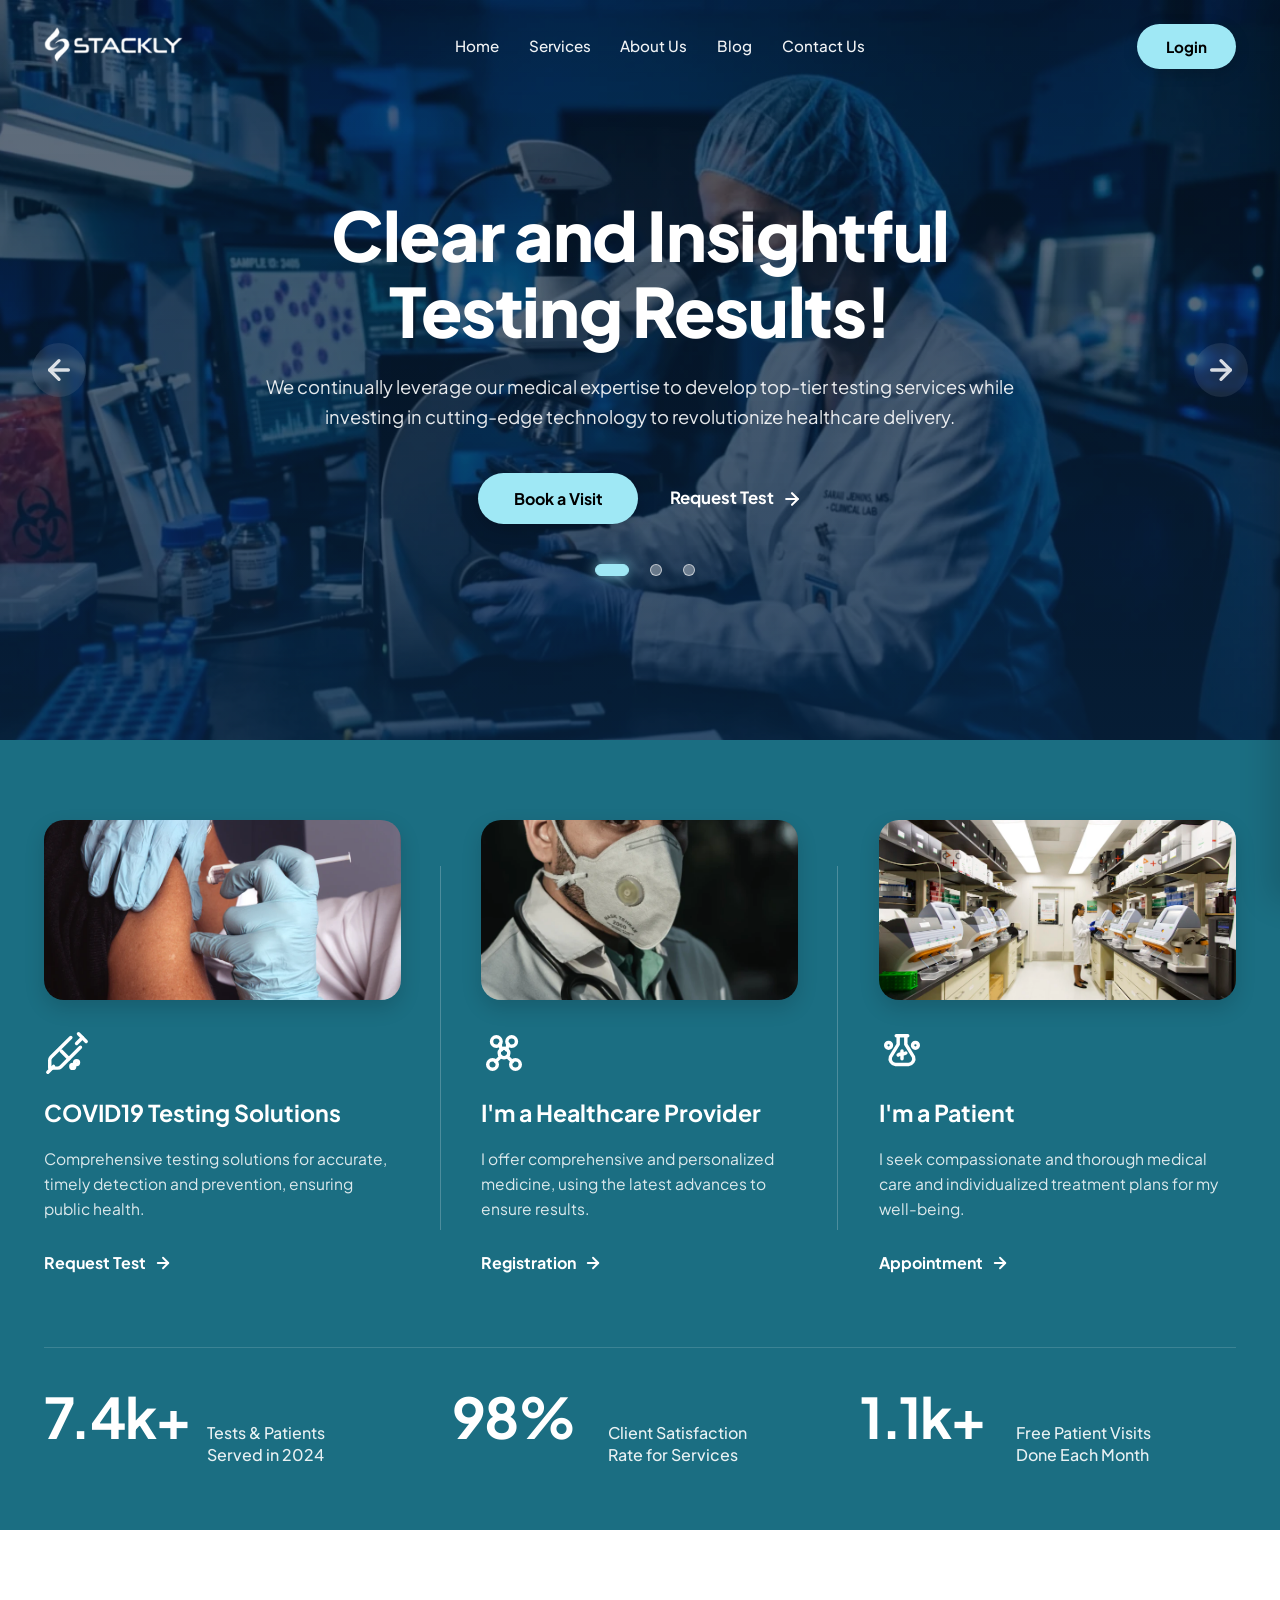
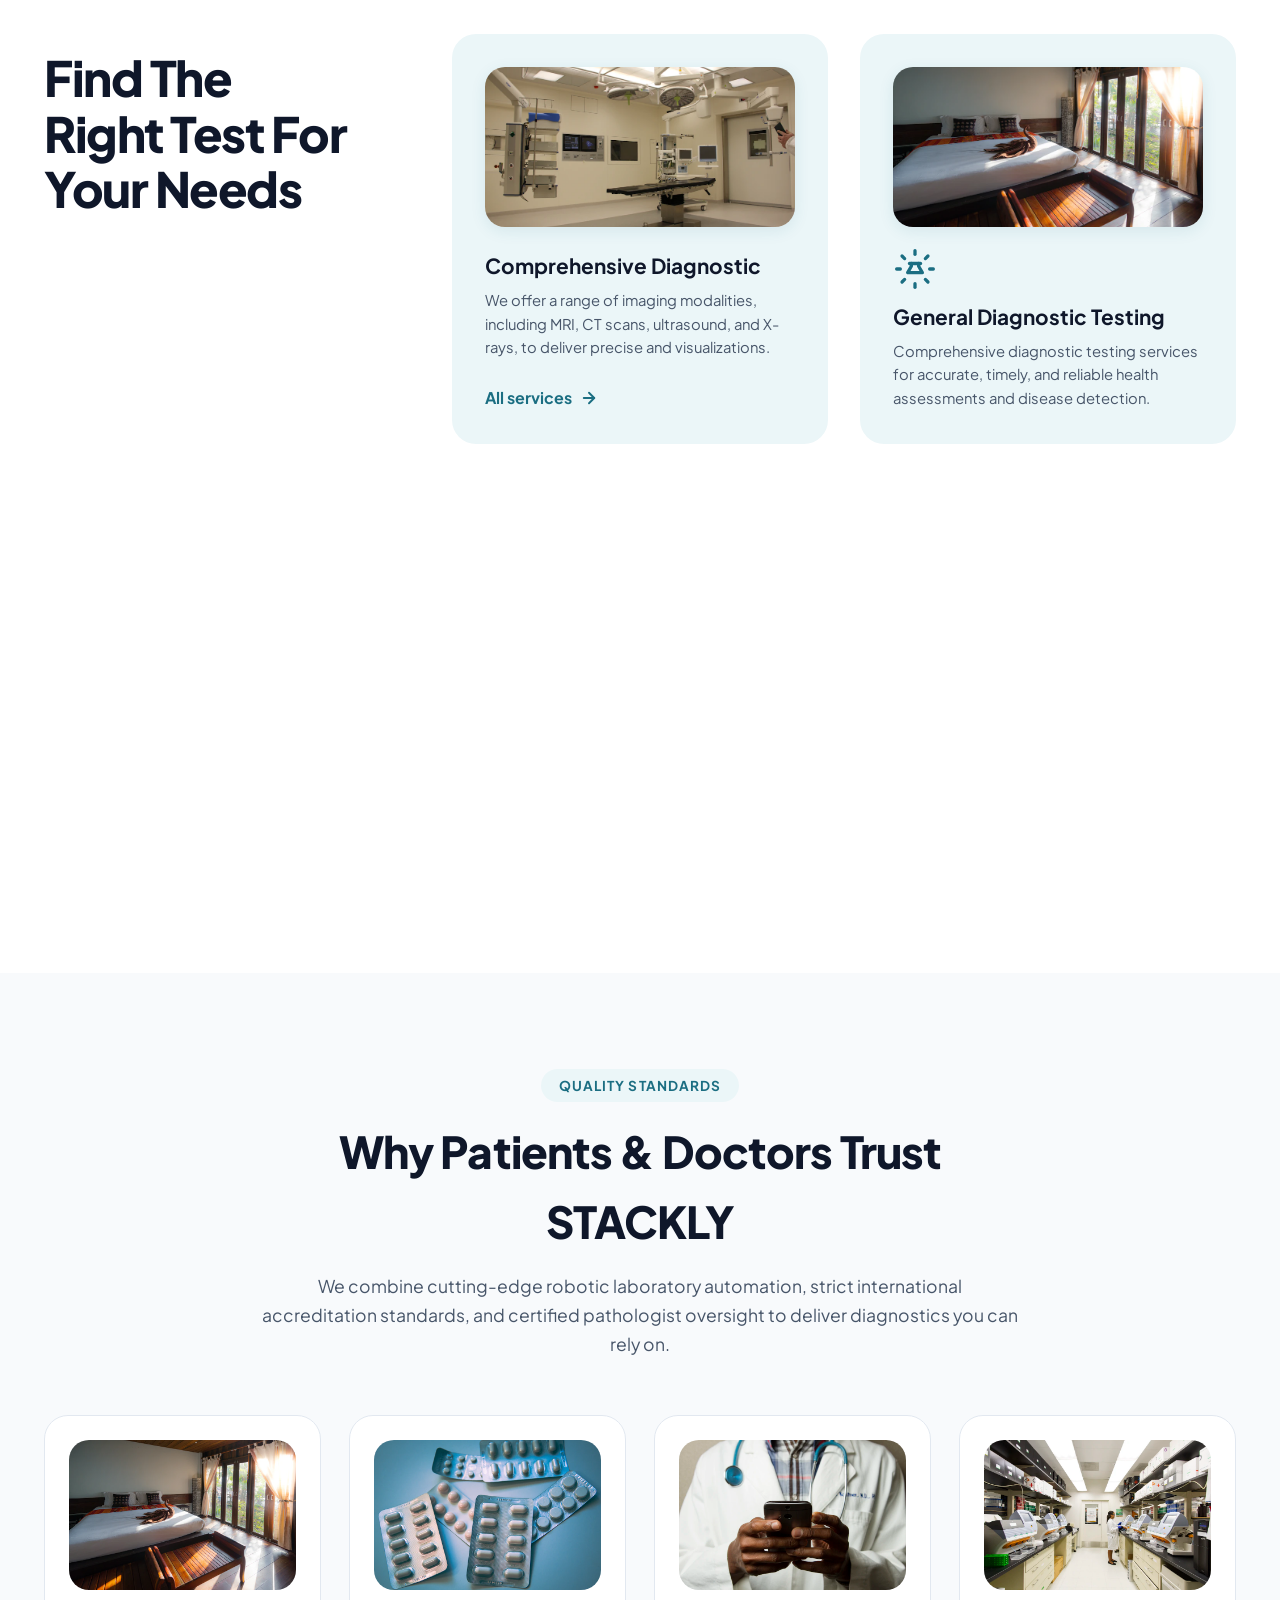
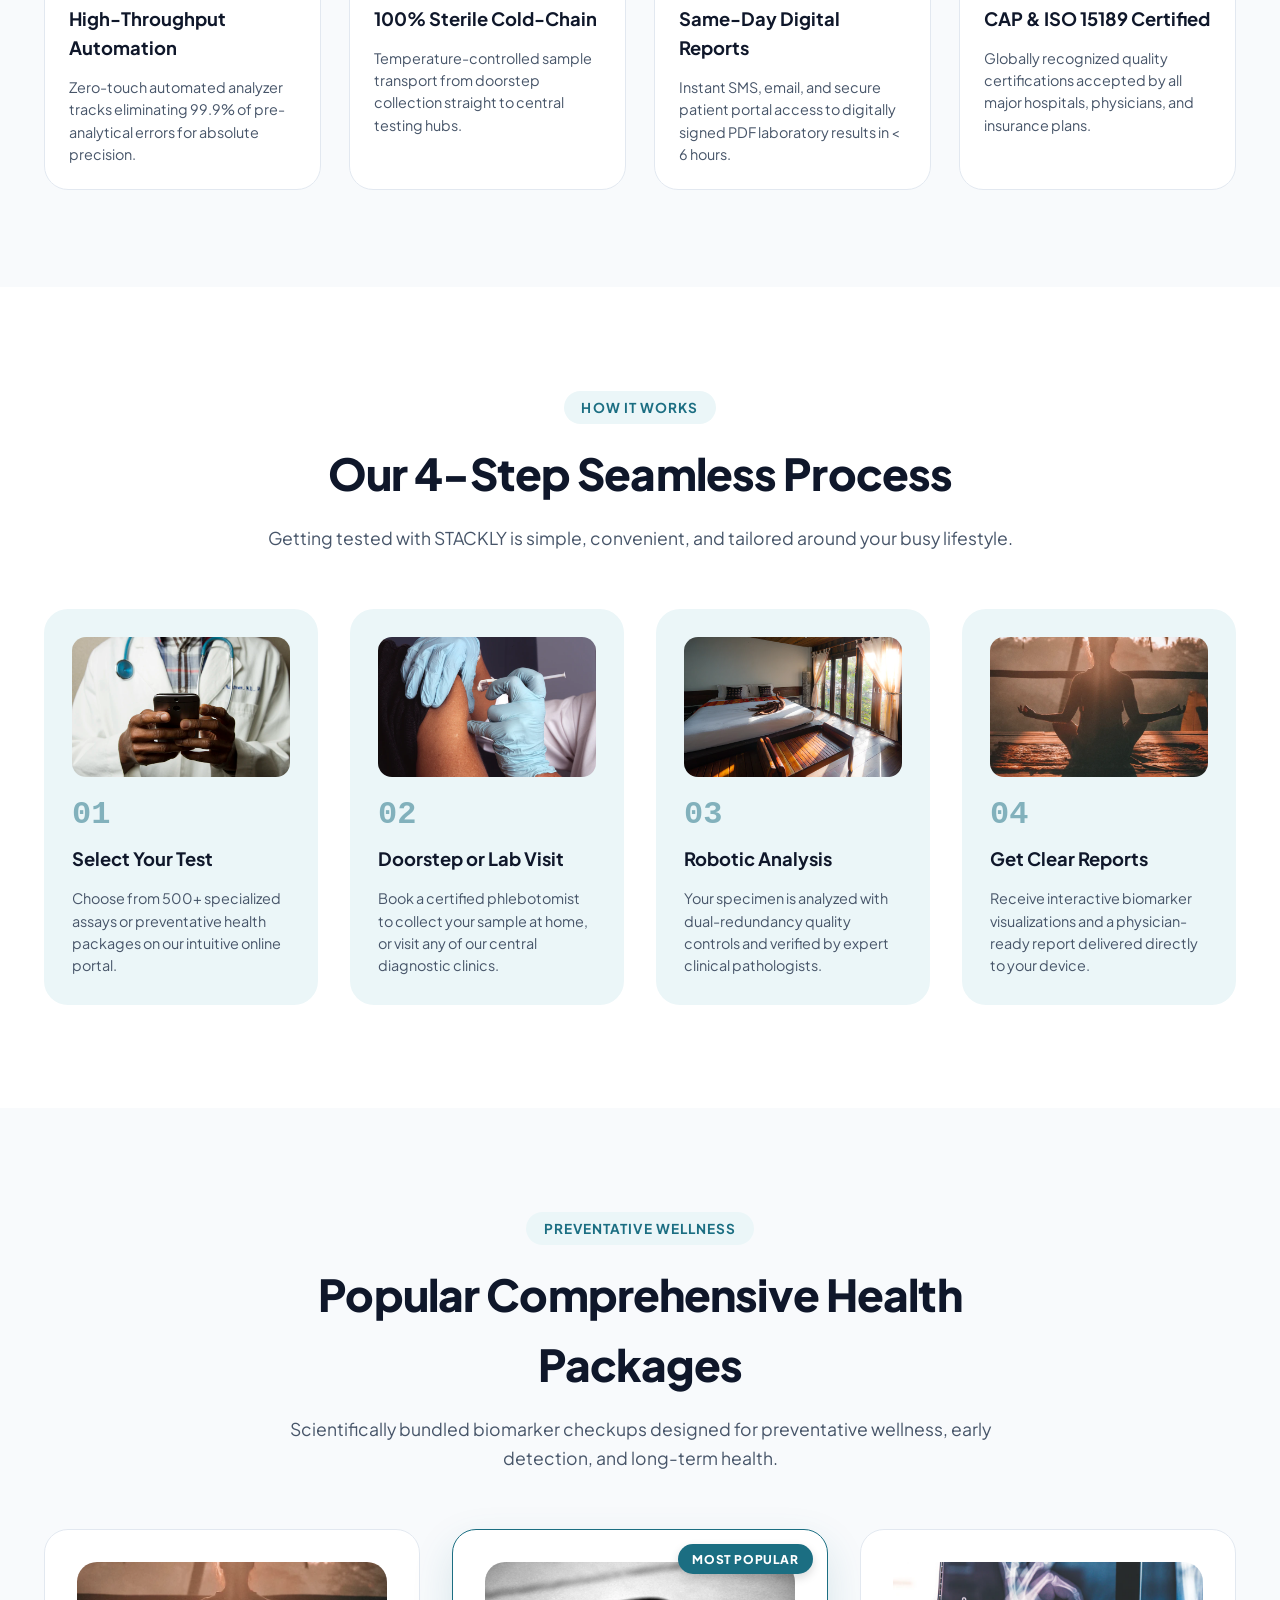
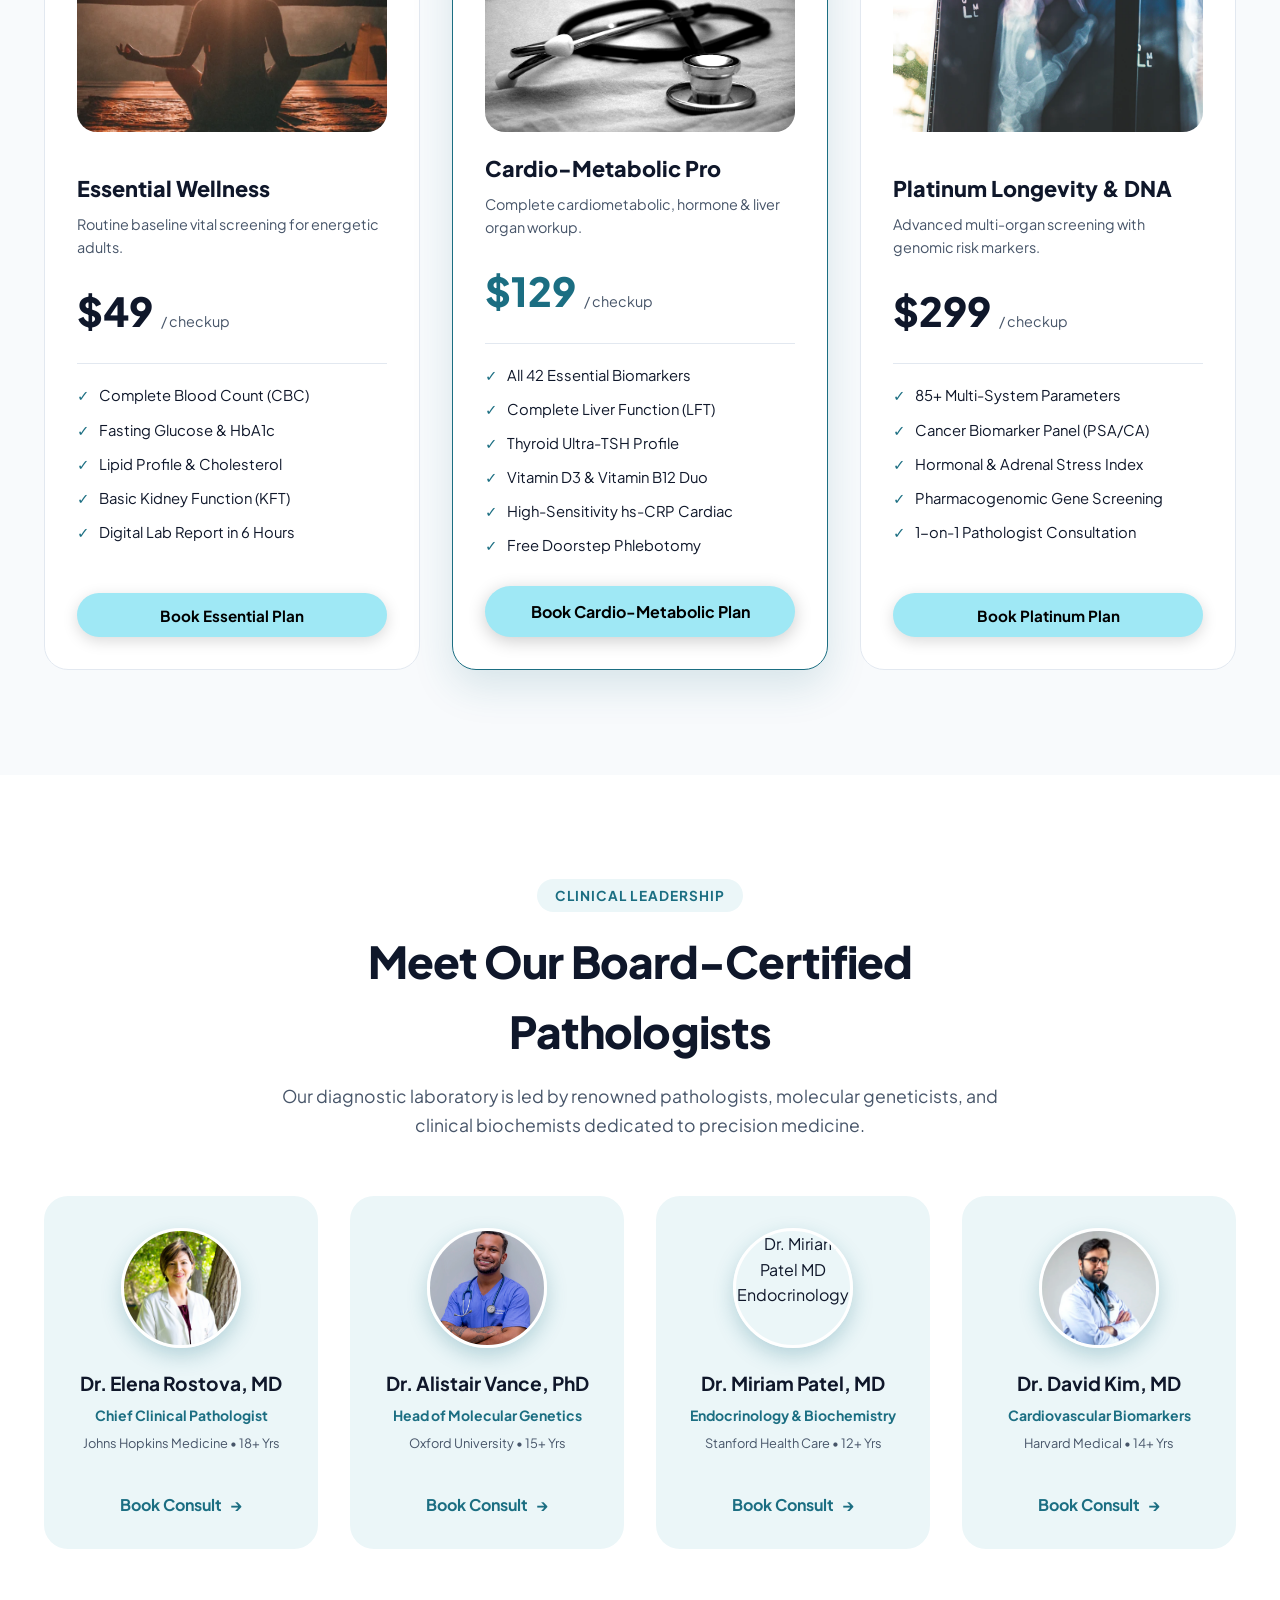
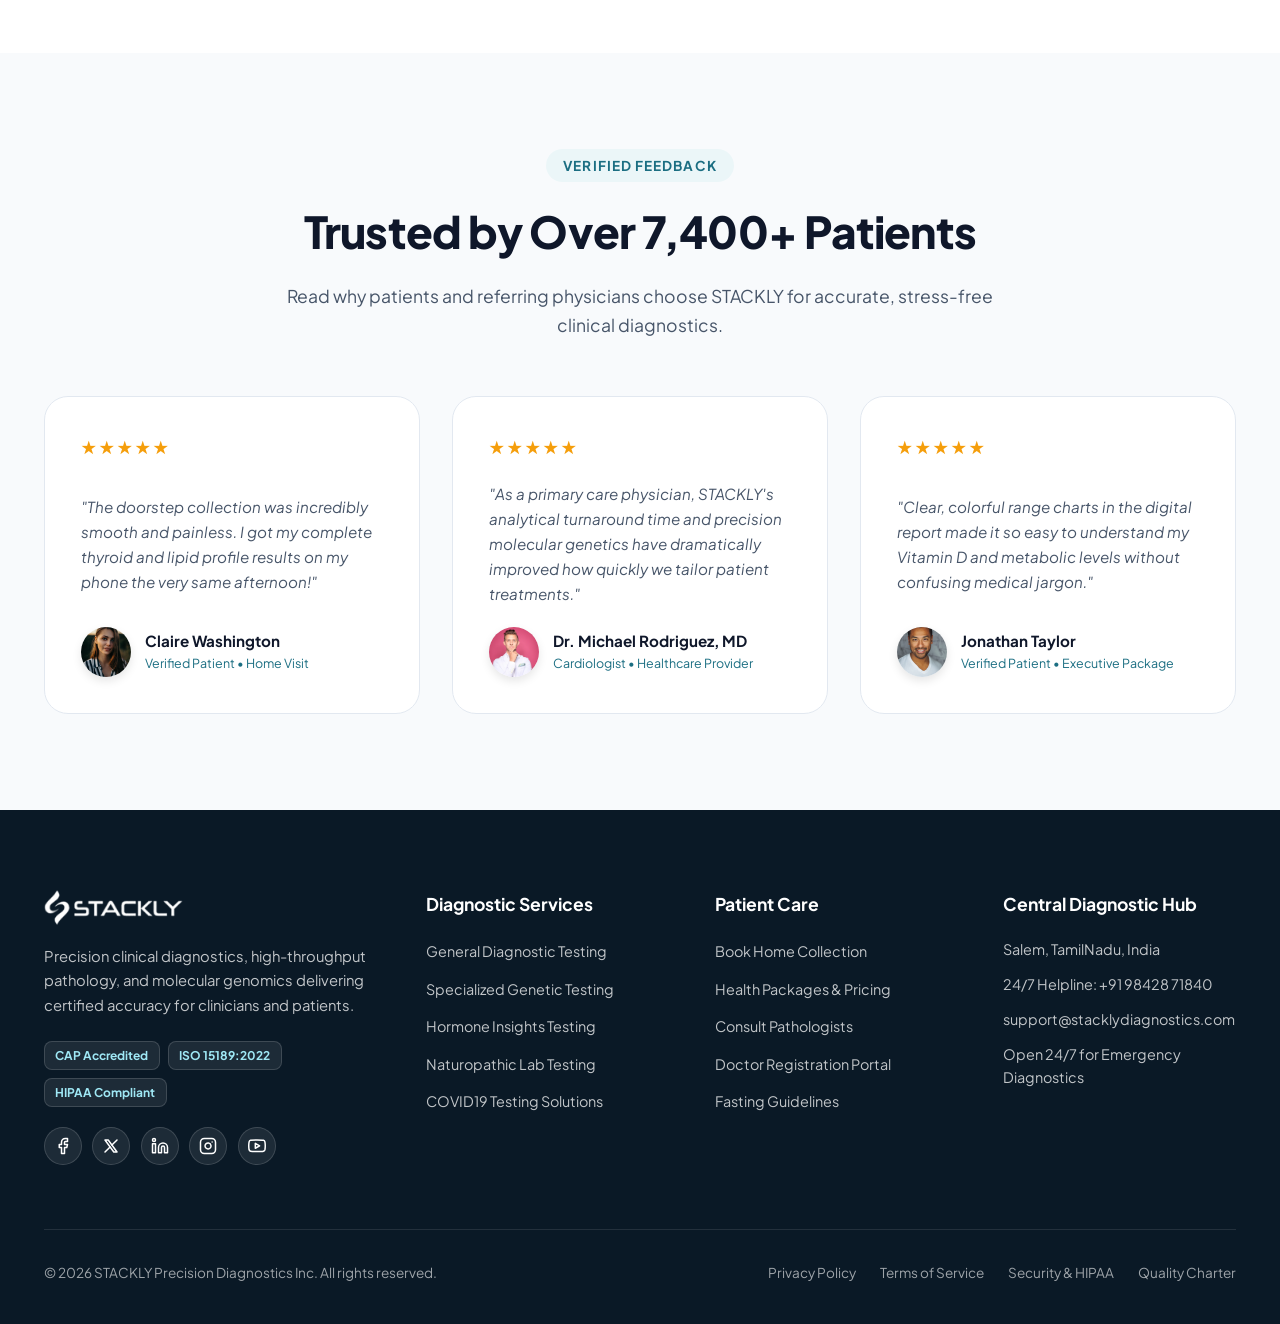
==== index.html @ d627afcf "Add files via upload" ====
﻿<!DOCTYPE html>
<html lang="en">
<head>
  <meta charset="UTF-8">
  <meta name="viewport" content="width=device-width, initial-scale=1.0">
  <title>STACKLY - Clear and Insightful Testing Results!</title>
  <meta name="description" content="STACKLY Precision Diagnostics delivers clear and insightful testing results with advanced diagnostic testing, specialized genetic testing, hormone insights, and comprehensive healthcare solutions.">
  
  <!-- Google Fonts: Plus Jakarta Sans -->
  <link rel="preconnect" href="https://fonts.googleapis.com">
  <link rel="preconnect" href="https://fonts.gstatic.com" crossorigin>
  <link href="https://fonts.googleapis.com/css2?family=Plus+Jakarta+Sans:wght@400;500;600;700;800&display=swap" rel="stylesheet">
  
  <!-- Stylesheet -->
  <link rel="stylesheet" href="styles.css">
</head>
<body>

  <!-- Ultra-Aesthetic Clinical Preloader -->
  <div id="stacklyPreloader" class="preloader-overlay">
    <div class="preloader-glow-orb preloader-glow-orb-1"></div>
    <div class="preloader-glow-orb preloader-glow-orb-2"></div>
    
    <div class="preloader-content">
      <div class="preloader-hero-emblem">
        <div class="preloader-aura"></div>
        <div class="preloader-orbit-ring preloader-orbit-ring-1"></div>
        <div class="preloader-orbit-ring preloader-orbit-ring-2"></div>
        <div class="preloader-core-glass">
          <img src="images/Logo.webp" alt="STACKLY" class="preloader-logo-img">
        </div>
      </div>

      <div class="preloader-tag">STACKLY • PRECISION LABS</div>
      
      <div class="preloader-big-number">
        <span id="preloaderNum">00</span>
        <span class="preloader-unit">%</span>
      </div>
      
      <div class="preloader-progress-box">
        <div class="preloader-progress-track">
          <div id="preloaderProgressBar" class="preloader-progress-fill"></div>
        </div>
        <div class="preloader-status-ticker">
          <span class="preloader-live-indicator"></span>
          <span id="preloaderStatusText">Calibrating Optical Systems</span>
        </div>
      </div>
    </div>
  </div>

  <!-- Top Scroll Progress Indicator -->
  <div id="scrollProgressBar" class="scroll-progress-bar"></div>

  <!-- ==========================================================================
       HERO SECTION WITH TRANSPARENT HEADER & SLIDER
       ========================================================================== -->
  <div class="hero-wrapper" id="heroSection">
    <!-- Animated Slide Background Images -->
    <div class="hero-slides-container" id="heroSlidesContainer">
      <div class="hero-slide active" style="background-image: url('images/hero-bg.webp');"></div>
      <div class="hero-slide" style="background-image: url('images/hero-slide-2.webp');"></div>
      <div class="hero-slide" style="background-image: url('images/hero-slide-3.webp');"></div>
    </div>

    <div class="hero-overlay"></div>

    <!-- Header Navigation (Fixed Sticky on Scroll) -->
    <header class="header-nav" id="mainHeader">
      <div class="header-container">
        <a href="#" class="logo-brand">
          <img src="images/Logo.webp" alt="STACKLY Logo" class="brand-logo-img">
        </a>

        <nav class="nav-menu">
          <a href="#heroSection" class="nav-item">Home</a>
          <a href="services.html" class="nav-item">Services</a>          
          <a href="about.html" class="nav-item">About Us</a>
          <a href="blog.html" class="nav-item">Blog</a>
          <a href="contact.html" class="nav-item">Contact Us</a>
        </nav>

        <div class="header-right">
          <!-- Book a Visit CTA -->
          <a href="login.html"><button class="btn-book-visit" >
            Login
          </button></a>
        </div>
      </div>
    </header>

    <!-- Slider Navigation Arrows -->
    <button class="slider-arrow-btn slider-arrow-left" onclick="slideHero('prev')" aria-label="Previous Slide">
      <svg width="32" height="32" viewBox="0 0 24 24" fill="none" stroke="currentColor" stroke-width="2.5" stroke-linecap="round" stroke-linejoin="round">
        <path d="M19 12H5"></path>
        <path d="m12 19-7-7 7-7"></path>
      </svg>
    </button>
    <button class="slider-arrow-btn slider-arrow-right" onclick="slideHero('next')" aria-label="Next Slide">
      <svg width="32" height="32" viewBox="0 0 24 24" fill="none" stroke="currentColor" stroke-width="2.5" stroke-linecap="round" stroke-linejoin="round">
        <path d="M5 12h14"></path>
        <path d="m12 5 7 7-7 7"></path>
      </svg>
    </button>

    <!-- Center Hero Copy -->
    <div class="hero-center">
      <h1 class="hero-main-title">
        Clear and Insightful<br>Testing Results!
      </h1>
      <p class="hero-subtitle">
        We continually leverage our medical expertise to develop top-tier testing services while investing in cutting-edge technology to revolutionize healthcare delivery.
      </p>

      <div class="hero-actions-row">
        <button class="btn-hero-primary" onclick="openBookingModal('General Diagnostic')">
          Book a Visit
        </button>
        <a href="404.html" class="hero-link-request">
          <span>Request Test</span>
          <svg width="20" height="20" viewBox="0 0 24 24" fill="none" stroke="currentColor" stroke-width="2.5" stroke-linecap="round" stroke-linejoin="round">
            <path d="M5 12h14"></path>
            <path d="m12 5 7 7-7 7"></path>
          </svg>
        </a>
      </div>

      <!-- Slider Pagination Dots -->
      <div class="hero-slider-dots" id="heroSliderDots">
        <a href="404.html"></a><button class="hero-dot active"></button>
        <a href="404.html"></a><button class="hero-dot"></button>
        <a href="404.html"></a><button class="hero-dot"></button>
      </div>
    </div>
  </div>

  <!-- ==========================================================================
       TEAL 3-COLUMN INFO & STATS SECTION (IMAGE 1)
       ========================================================================== -->
  <section class="teal-section" id="tealSection">
    <div class="container">
      <!-- 3 Columns with Vertical Line Dividers -->
      <div class="teal-grid-3col">
        <!-- Col 1: COVID19 Testing Solutions -->
        <div class="teal-col-card reveal-on-scroll delay-1">
          <div class="teal-thumb-img-box">
            <img src="images/service_phlebotomy.webp" alt="COVID19 Testing Laboratory Solutions" loading="lazy">
          </div>
          <div class="teal-icon-box">
            <!-- Syringe with bubbles icon -->
            <svg width="46" height="46" viewBox="0 0 24 24" fill="none" stroke="currentColor" stroke-width="1.8" stroke-linecap="round" stroke-linejoin="round">
              <path d="m18 2 4 4"></path>
              <path d="m17 7 3-3"></path>
              <path d="M19 9 8.7 19.3c-.4.4-1 .6-1.6.6H3v-4.1c0-.6.2-1.2.6-1.6L14 3.9"></path>
              <path d="m9 11 4 4"></path>
              <path d="m5 19-3 3"></path>
              <circle cx="17" cy="17" r="1"></circle>
              <circle cx="15" cy="19" r="1"></circle>
            </svg>
          </div>
          <h3 class="teal-col-title">COVID19 Testing Solutions</h3>
          <p class="teal-col-desc">
            Comprehensive testing solutions for accurate, timely detection and prevention, ensuring public health.
          </p>
          <a href="404.html" class="teal-col-link">
            <span>Request Test</span>
            <svg width="18" height="18" viewBox="0 0 24 24" fill="none" stroke="currentColor" stroke-width="2.5" stroke-linecap="round" stroke-linejoin="round">
              <path d="M5 12h14"></path>
              <path d="m12 5 7 7-7 7"></path>
            </svg>
          </a>
        </div>

        <!-- Col 2: I'm a Healthcare Provider -->
        <div class="teal-col-card reveal-on-scroll delay-2">
          <div class="teal-thumb-img-box">
            <img src="images/service_provider_portal.webp" alt="Healthcare Provider Portal" loading="lazy">
          </div>
          <div class="teal-icon-box">
            <!-- Hexagonal molecular structure icon -->
            <svg width="46" height="46" viewBox="0 0 24 24" fill="none" stroke="currentColor" stroke-width="1.8" stroke-linecap="round" stroke-linejoin="round">
              <circle cx="8" cy="6" r="2.5"></circle>
              <circle cx="16" cy="6" r="2.5"></circle>
              <circle cx="12" cy="12" r="2.5"></circle>
              <circle cx="6" cy="18" r="2.5"></circle>
              <circle cx="18" cy="18" r="2.5"></circle>
              <path d="M9.8 7.2 10.7 10.4"></path>
              <path d="M14.2 7.2 13.3 10.4"></path>
              <path d="M10.4 13.8 7.6 16.5"></path>
              <path d="M13.6 13.8 16.4 16.5"></path>
            </svg>
          </div>
          <h3 class="teal-col-title">I'm a Healthcare Provider</h3>
          <p class="teal-col-desc">
            I offer comprehensive and personalized medicine, using the latest advances to ensure results.
          </p>
          <a href="404.html" class="teal-col-link">
            <span>Registration</span>
            <svg width="18" height="18" viewBox="0 0 24 24" fill="none" stroke="currentColor" stroke-width="2.5" stroke-linecap="round" stroke-linejoin="round">
              <path d="M5 12h14"></path>
              <path d="m12 5 7 7-7 7"></path>
            </svg>
          </a>
        </div>

        <!-- Col 3: I'm a Patient -->
        <div class="teal-col-card reveal-on-scroll delay-3">
          <div class="teal-thumb-img-box">
            <img src="images/service_patient_testing.webp" alt="Patient Clinical Testing" loading="lazy">
          </div>
          <div class="teal-icon-box">
            <!-- Sprouting flask/leaf line icon -->
            <svg width="46" height="46" viewBox="0 0 24 24" fill="none" stroke="currentColor" stroke-width="1.8" stroke-linecap="round" stroke-linejoin="round">
              <path d="M9 3h6"></path>
              <path d="M10 3v4.5l-4 6.5A3 3 0 0 0 8.6 18h6.8a3 3 0 0 0 2.6-4L14 7.5V3"></path>
              <path d="M12 11v4"></path>
              <path d="M10 13c1-1 3 0 4-1"></path>
              <circle cx="19" cy="8" r="1.5"></circle>
              <circle cx="5" cy="8" r="1.5"></circle>
            </svg>
          </div>
          <h3 class="teal-col-title">I'm a Patient</h3>
          <p class="teal-col-desc">
            I seek compassionate and thorough medical care and individualized treatment plans for my well-being.
          </p>
          <a href="404.html" class="teal-col-link">
            <span>Appointment</span>
            <svg width="18" height="18" viewBox="0 0 24 24" fill="none" stroke="currentColor" stroke-width="2.5" stroke-linecap="round" stroke-linejoin="round">
              <path d="M5 12h14"></path>
              <path d="m12 5 7 7-7 7"></path>
            </svg>
          </a>
        </div>
      </div>

      <!-- Bottom Stats Row with Counter Animation -->
      <div class="teal-stats-row reveal-on-scroll delay-2">
        <div class="stat-item-block">
          <span class="stat-big-num counter-item" data-target="7.4" data-suffix="k+">0k+</span>
          <span class="stat-text-label">Tests & Patients Served in 2024</span>
        </div>
        <div class="stat-item-block">
          <span class="stat-big-num counter-item" data-target="98" data-suffix="%">0%</span>
          <span class="stat-text-label">Client Satisfaction Rate for Services</span>
        </div>
        <div class="stat-item-block">
          <span class="stat-big-num counter-item" data-target="1.1" data-suffix="k+">0k+</span>
          <span class="stat-text-label">Free Patient Visits Done Each Month</span>
        </div>
      </div>
    </div>
  </section>

  <!-- ==========================================================================
       SERVICES GRID: "FIND THE RIGHT TEST FOR YOUR NEEDS" (IMAGE 2)
       ========================================================================== -->
  <section id="services" class="services-grid-section">
    <div class="container">
      <div class="services-layout-grid">
        
        <!-- Card 1 (Top Left): Main Display Heading -->
        <div class="services-title-card reveal-left">
          <h2 class="services-main-heading">
            Find The<br>
            Right Test For<br>
            Your Needs
          </h2>
        </div>

        <!-- Card 2 (Top Middle): Comprehensive Diagnostic -->
        <div class="service-rounded-card reveal-on-scroll delay-1">
          <div class="service-card-img-wrap">
            <img src="images/service_imaging.webp" alt="Comprehensive Diagnostic MRI CT" loading="lazy">
          </div>
          <div>
            <h3 class="service-card-title">Comprehensive Diagnostic</h3>
            <p class="service-card-desc">
              We offer a range of imaging modalities, including MRI, CT scans, ultrasound, and X-rays, to deliver precise and visualizations.
            </p>
          </div>
          <a href="404.html" class="service-card-link">
            <span>All services</span>
            <svg width="18" height="18" viewBox="0 0 24 24" fill="none" stroke="currentColor" stroke-width="2.5" stroke-linecap="round" stroke-linejoin="round">
              <path d="M5 12h14"></path>
              <path d="m12 5 7 7-7 7"></path>
            </svg>
          </a>
        </div>

        <!-- Card 3 (Top Right): General Diagnostic Testing -->
        <div class="service-rounded-card reveal-on-scroll delay-2">
          <div class="service-card-img-wrap">
            <img src="images/service_biochemistry.webp" alt="General Diagnostic Testing Automation" loading="lazy">
          </div>
          <div class="service-card-icon">
            <!-- Gear with beaker/flask icon -->
            <svg width="44" height="44" viewBox="0 0 24 24" fill="none" stroke="currentColor" stroke-width="1.8" stroke-linecap="round" stroke-linejoin="round">
              <path d="M12 2v2"></path>
              <path d="M12 20v2"></path>
              <path d="m4.93 4.93 1.41 1.41"></path>
              <path d="m17.66 17.66 1.41 1.41"></path>
              <path d="M2 12h2"></path>
              <path d="M20 12h2"></path>
              <path d="m6.34 17.66-1.41 1.41"></path>
              <path d="m19.07 4.93-1.41 1.41"></path>
              <path d="M10 9v1.5L8 14h8l-2-3.5V9"></path>
              <path d="M9 9h6"></path>
            </svg>
          </div>
          <div>
            <h3 class="service-card-title">General Diagnostic Testing</h3>
            <p class="service-card-desc">
              Comprehensive diagnostic testing services for accurate, timely, and reliable health assessments and disease detection.
            </p>
          </div>
        </div>

        <!-- Card 4 (Bottom Left): Specialized Genetic Testing -->
        <div class="service-rounded-card reveal-on-scroll delay-1">
          <div class="service-card-img-wrap">
            <img src="images/service_genetic.webp" alt="Specialized Genetic Testing NGS" loading="lazy">
          </div>
          <div class="service-card-icon">
            <!-- Hexagonal molecular structure icon -->
            <svg width="44" height="44" viewBox="0 0 24 24" fill="none" stroke="currentColor" stroke-width="1.8" stroke-linecap="round" stroke-linejoin="round">
              <path d="M12 2v4"></path>
              <path d="M12 18v4"></path>
              <path d="M4 7l3.5 2"></path>
              <path d="M16.5 15l3.5 2"></path>
              <path d="M4 17l3.5-2"></path>
              <path d="M16.5 9l3.5-2"></path>
              <circle cx="12" cy="6" r="2"></circle>
              <circle cx="12" cy="18" r="2"></circle>
              <circle cx="4" cy="7" r="2"></circle>
              <circle cx="20" cy="7" r="2"></circle>
              <circle cx="4" cy="17" r="2"></circle>
              <circle cx="20" cy="17" r="2"></circle>
            </svg>
          </div>
          <div>
            <h3 class="service-card-title">Specialized Genetic Testing</h3>
            <p class="service-card-desc">
              Advanced genetic testing services for precise diagnosis and personalized treatment plans.
            </p>
          </div>
        </div>

        <!-- Card 5 (Bottom Middle): Naturopathic Lab Testing -->
        <div class="service-rounded-card reveal-on-scroll delay-2">
          <div class="service-card-img-wrap">
            <img src="images/service_naturopathic.webp" alt="Naturopathic Holistic Lab Testing" loading="lazy">
          </div>
          <div class="service-card-icon">
            <!-- Flask with plant/leaf sprout icon -->
            <svg width="44" height="44" viewBox="0 0 24 24" fill="none" stroke="currentColor" stroke-width="1.8" stroke-linecap="round" stroke-linejoin="round">
              <path d="M9 3h6"></path>
              <path d="M10 3v4.5l-4 6.5A3 3 0 0 0 8.6 18h6.8a3 3 0 0 0 2.6-4L14 7.5V3"></path>
              <path d="M12 11v3"></path>
              <path d="M12 12c1.5-1.5 3-.5 3 1s-1.5 2.5-3 1"></path>
              <circle cx="17" cy="8" r="1.5"></circle>
              <circle cx="6" cy="8" r="1.5"></circle>
            </svg>
          </div>
          <div>
            <h3 class="service-card-title">Naturopathic Lab Testing</h3>
            <p class="service-card-desc">
              Comprehensive lab testing for holistic health insights and naturopathic treatment planning.
            </p>
          </div>
        </div>

        <!-- Card 6 (Bottom Right): Hormone Insights Testing -->
        <div class="service-rounded-card reveal-on-scroll delay-3">
          <div class="service-card-img-wrap">
            <img src="images/service_hormone.webp" alt="Hormone Insights Testing CLIA" loading="lazy">
          </div>
          <div class="service-card-icon">
            <!-- Molecule network nodes icon -->
            <svg width="44" height="44" viewBox="0 0 24 24" fill="none" stroke="currentColor" stroke-width="1.8" stroke-linecap="round" stroke-linejoin="round">
              <circle cx="12" cy="12" r="3"></circle>
              <circle cx="19" cy="5" r="2.5"></circle>
              <circle cx="5" cy="5" r="2.5"></circle>
              <circle cx="5" cy="19" r="2.5"></circle>
              <circle cx="19" cy="19" r="2.5"></circle>
              <path d="M10.2 10.2 6.8 6.8"></path>
              <path d="M13.8 10.2 17.2 6.8"></path>
              <path d="M10.2 13.8 6.8 17.2"></path>
              <path d="M13.8 13.8 17.2 17.2"></path>
            </svg>
          </div>
          <div>
            <h3 class="service-card-title">Hormone Insights Testing</h3>
            <p class="service-card-desc">
              Detailed hormone testing for accurate insights into hormonal balance and health.
            </p>
          </div>
        </div>

      </div>
    </div>
  </section>

  <!-- ==========================================================================
       SECTION 1: WHY CHOOSE STACKLY (WITH IMAGES)
       ========================================================================== -->
  <section class="why-stackly-section">
    <div class="container">
      <div class="section-head-center reveal-on-scroll">
        <span class="section-badge-pill">Quality Standards</span>
        <h2 class="section-title-large">Why Patients & Doctors Trust STACKLY</h2>
        <p class="section-sub-text">
          We combine cutting-edge robotic laboratory automation, strict international accreditation standards, and certified pathologist oversight to deliver diagnostics you can rely on.
        </p>
      </div>

      <div class="features-quad-grid">
        <div class="feature-quad-card reveal-on-scroll delay-1">
          <div class="feature-img-box">
            <img src="images/service_biochemistry.webp" alt="High-Throughput Automation" loading="lazy">
          </div>
          <h3 class="feature-title">High-Throughput Automation</h3>
          <p class="feature-desc">
            Zero-touch automated analyzer tracks eliminating 99.9% of pre-analytical errors for absolute precision.
          </p>
        </div>

        <div class="feature-quad-card reveal-on-scroll delay-2">
          <div class="feature-img-box">
            <img src="images/service_cryo_storage.webp" alt="Sterile Cold-Chain Transport" loading="lazy">
          </div>
          <h3 class="feature-title">100% Sterile Cold-Chain</h3>
          <p class="feature-desc">
            Temperature-controlled sample transport from doorstep collection straight to central testing hubs.
          </p>
        </div>

        <div class="feature-quad-card reveal-on-scroll delay-3">
          <div class="feature-img-box">
            <img src="images/service_digital_reports.webp" alt="Same-Day Digital Reports" loading="lazy">
          </div>
          <h3 class="feature-title">Same-Day Digital Reports</h3>
          <p class="feature-desc">
            Instant SMS, email, and secure patient portal access to digitally signed PDF laboratory results in &lt; 6 hours.
          </p>
        </div>

        <div class="feature-quad-card reveal-on-scroll delay-4">
          <div class="feature-img-box">
            <img src="images/service_patient_testing.webp" alt="CAP ISO Certified Laboratory" loading="lazy">
          </div>
          <h3 class="feature-title">CAP & ISO 15189 Certified</h3>
          <p class="feature-desc">
            Globally recognized quality certifications accepted by all major hospitals, physicians, and insurance plans.
          </p>
        </div>
      </div>
    </div>
  </section>

  <!-- ==========================================================================
       SECTION 2: 4-STEP DIAGNOSTIC WORKFLOW (WITH IMAGES)
       ========================================================================== -->
  <section class="workflow-section">
    <div class="container">
      <div class="section-head-center reveal-on-scroll">
        <span class="section-badge-pill">How It Works</span>
        <h2 class="section-title-large">Our 4-Step Seamless Process</h2>
        <p class="section-sub-text">
          Getting tested with STACKLY is simple, convenient, and tailored around your busy lifestyle.
        </p>
      </div>

      <div class="workflow-steps-grid">
        <div class="workflow-card reveal-on-scroll delay-1">
          <div class="workflow-img-box">
            <img src="images/service_digital_reports.webp" alt="Select Your Test Online" loading="lazy">
          </div>
          <div class="step-num-badge">01</div>
          <h3 class="step-title">Select Your Test</h3>
          <p class="step-desc">
            Choose from 500+ specialized assays or preventative health packages on our intuitive online portal.
          </p>
        </div>

        <div class="workflow-card reveal-on-scroll delay-2">
          <div class="workflow-img-box">
            <img src="images/service_phlebotomy.webp" alt="Doorstep Sample Collection" loading="lazy">
          </div>
          <div class="step-num-badge">02</div>
          <h3 class="step-title">Doorstep or Lab Visit</h3>
          <p class="step-desc">
            Book a certified phlebotomist to collect your sample at home, or visit any of our central diagnostic clinics.
          </p>
        </div>

        <div class="workflow-card reveal-on-scroll delay-3">
          <div class="workflow-img-box">
            <img src="images/service_biochemistry.webp" alt="Robotic Lab Analyzer" loading="lazy">
          </div>
          <div class="step-num-badge">03</div>
          <h3 class="step-title">Robotic Analysis</h3>
          <p class="step-desc">
            Your specimen is analyzed with dual-redundancy quality controls and verified by expert clinical pathologists.
          </p>
        </div>

        <div class="workflow-card reveal-on-scroll delay-4">
          <div class="workflow-img-box">
            <img src="images/pkg_essential_wellness.webp" alt="Get Clear Digital Lab Results" loading="lazy">
          </div>
          <div class="step-num-badge">04</div>
          <h3 class="step-title">Get Clear Reports</h3>
          <p class="step-desc">
            Receive interactive biomarker visualizations and a physician-ready report delivered directly to your device.
          </p>
        </div>
      </div>
    </div>
  </section>

  <!-- ==========================================================================
       SECTION 3: FEATURED HEALTH PACKAGES & PRICING (WITH IMAGES)
       ========================================================================== -->
  <section class="packages-section" id="packages">
    <div class="container">
      <div class="section-head-center reveal-on-scroll">
        <span class="section-badge-pill">Preventative Wellness</span>
        <h2 class="section-title-large">Popular Comprehensive Health Packages</h2>
        <p class="section-sub-text">
          Scientifically bundled biomarker checkups designed for preventative wellness, early detection, and long-term health.
        </p>
      </div>

      <div class="packages-tier-grid">
        <!-- Package 1 -->
        <div class="package-card reveal-on-scroll delay-1">
          <div class="package-img-box">
            <img src="images/pkg_essential_wellness.webp" alt="Essential Wellness Health Package" loading="lazy">
          </div>
          <div>
            <h3 class="package-name">Essential Wellness</h3>
            <p class="package-desc">Routine baseline vital screening for energetic adults.</p>
            <div class="package-price-row">
              <span class="package-price">$49</span>
              <span class="package-period">/ checkup</span>
            </div>
            <ul class="package-features-list">
              <li><span class="check-icon">✓</span> Complete Blood Count (CBC)</li>
              <li><span class="check-icon">✓</span> Fasting Glucose & HbA1c</li>
              <li><span class="check-icon">✓</span> Lipid Profile & Cholesterol</li>
              <li><span class="check-icon">✓</span> Basic Kidney Function (KFT)</li>
              <li><span class="check-icon">✓</span> Digital Lab Report in 6 Hours</li>
            </ul>
          </div>
          <a href="404.html"><button class="btn-book-visit" style="width: 100%; text-align: center;">
            Book Essential Plan
          </button></a>
        </div>

        <!-- Package 2 (Highlighted) -->
        <div class="package-card highlighted reveal-on-scroll delay-2">
          <span class="package-ribbon">Most Popular</span>
          <div class="package-img-box">
            <img src="images/pkg_cardio_metabolic.webp" alt="Cardio Metabolic Pro Health Package" loading="lazy">
          </div>
          <div>
            <h3 class="package-name">Cardio-Metabolic Pro</h3>
            <p class="package-desc">Complete cardiometabolic, hormone & liver organ workup.</p>
            <div class="package-price-row">
              <span class="package-price" style="color: var(--primary-teal);">$129</span>
              <span class="package-period">/ checkup</span>
            </div>
            <ul class="package-features-list">
              <li><span class="check-icon">✓</span> All 42 Essential Biomarkers</li>
              <li><span class="check-icon">✓</span> Complete Liver Function (LFT)</li>
              <li><span class="check-icon">✓</span> Thyroid Ultra-TSH Profile</li>
              <li><span class="check-icon">✓</span> Vitamin D3 & Vitamin B12 Duo</li>
              <li><span class="check-icon">✓</span> High-Sensitivity hs-CRP Cardiac</li>
              <li><span class="check-icon">✓</span> Free Doorstep Phlebotomy</li>
            </ul>
          </div>
          <a href="404.html"><button class="btn-hero-primary" style="width: 100%; text-align: center;">
            Book Cardio-Metabolic Plan
          </button></a>
        </div>

        <!-- Package 3 -->
        <div class="package-card reveal-on-scroll delay-3">
          <div class="package-img-box">
            <img src="images/service_genetic.webp" alt="Platinum Longevity DNA Health Package" loading="lazy">
          </div>
          <div>
            <h3 class="package-name">Platinum Longevity & DNA</h3>
            <p class="package-desc">Advanced multi-organ screening with genomic risk markers.</p>
            <div class="package-price-row">
              <span class="package-price">$299</span>
              <span class="package-period">/ checkup</span>
            </div>
            <ul class="package-features-list">
              <li><span class="check-icon">✓</span> 85+ Multi-System Parameters</li>
              <li><span class="check-icon">✓</span> Cancer Biomarker Panel (PSA/CA)</li>
              <li><span class="check-icon">✓</span> Hormonal & Adrenal Stress Index</li>
              <li><span class="check-icon">✓</span> Pharmacogenomic Gene Screening</li>
              <li><span class="check-icon">✓</span> 1-on-1 Pathologist Consultation</li>
            </ul>
          </div>
          <a href="404.html"><button class="btn-book-visit" style="width: 100%; text-align: center;">
            Book Platinum Plan
          </button></a>
        </div>
      </div>
    </div>
  </section>

  <!-- ==========================================================================
       SECTION 4: BOARD-CERTIFIED SPECIALISTS (WITH PORTRAITS)
       ========================================================================== -->
  <section class="specialists-section" id="specialists">
    <div class="container">
      <div class="section-head-center reveal-on-scroll">
        <span class="section-badge-pill">Clinical Leadership</span>
        <h2 class="section-title-large">Meet Our Board-Certified Pathologists</h2>
        <p class="section-sub-text">
          Our diagnostic laboratory is led by renowned pathologists, molecular geneticists, and clinical biochemists dedicated to precision medicine.
        </p>
      </div>

      <div class="specialists-grid">
        <div class="specialist-card reveal-on-scroll delay-1">
          <div class="specialist-photo-wrap">
            <img src="images/dr_elena_rostova_ext.webp" alt="Dr. Elena Rostova MD Pathologist" loading="lazy">
          </div>
          <h3 class="specialist-name">Dr. Elena Rostova, MD</h3>
          <div class="specialist-role">Chief Clinical Pathologist</div>
          <p class="specialist-creds">Johns Hopkins Medicine • 18+ Yrs</p>
          <a href="404.html"><button class="service-card-link">
            <span>Book Consult</span> →
          </button></a>
        </div>

        <div class="specialist-card reveal-on-scroll delay-2">
          <div class="specialist-photo-wrap">
            <img src="images/dr_alistair_vance_ext.webp" alt="Dr. Alistair Vance PhD Genetics" loading="lazy">
          </div>
          <h3 class="specialist-name">Dr. Alistair Vance, PhD</h3>
          <div class="specialist-role">Head of Molecular Genetics</div>
          <p class="specialist-creds">Oxford University • 15+ Yrs</p>
          <a href="404.html"><button class="service-card-link">
            <span>Book Consult</span> →
          </button></a>
        </div>

        <div class="specialist-card reveal-on-scroll delay-3">
          <div class="specialist-photo-wrap">
            <img src="images/dr_miriam_patel.WEBP" alt="Dr. Miriam Patel MD Endocrinology" loading="lazy">
          </div>
          <h3 class="specialist-name">Dr. Miriam Patel, MD</h3>
          <div class="specialist-role">Endocrinology & Biochemistry</div>
          <p class="specialist-creds">Stanford Health Care • 12+ Yrs</p>
          <a href="404.html"><button class="service-card-link">
            <span>Book Consult</span> →
          </button></a>
        </div>

        <div class="specialist-card reveal-on-scroll delay-4">
          <div class="specialist-photo-wrap">
            <img src="images/dr_david_kim_ext.webp" alt="Dr. David Kim MD Cardiology" loading="lazy">
          </div>
          <h3 class="specialist-name">Dr. David Kim, MD</h3>
          <div class="specialist-role">Cardiovascular Biomarkers</div>
          <p class="specialist-creds">Harvard Medical • 14+ Yrs</p>
          <a href="404.html"><button class="service-card-link">
            <span>Book Consult</span> →
          </button></a>
        </div>
      </div>
    </div>
  </section>

  <!-- ==========================================================================
       SECTION 5: PATIENT REVIEWS (WITH AVATAR PHOTOS)
       ========================================================================== -->
  <section class="reviews-section" id="reviews">
    <div class="container">
      <div class="section-head-center reveal-on-scroll">
        <span class="section-badge-pill">Verified Feedback</span>
        <h2 class="section-title-large">Trusted by Over 7,400+ Patients</h2>
        <p class="section-sub-text">
          Read why patients and referring physicians choose STACKLY for accurate, stress-free clinical diagnostics.
        </p>
      </div>

      <div class="reviews-tri-grid">
        <div class="review-card reveal-on-scroll delay-1">
          <div class="review-stars">★★★★★</div>
          <p class="review-text">
            "The doorstep collection was incredibly smooth and painless. I got my complete thyroid and lipid profile results on my phone the very same afternoon!"
          </p>
          <div class="reviewer-meta">
            <div class="reviewer-avatar-photo">
              <img src="images/reviewer_claire.webp" alt="Claire Washington Verified Patient" loading="lazy">
            </div>
            <div>
              <div class="reviewer-name">Claire Washington</div>
              <div class="reviewer-sub">Verified Patient • Home Visit</div>
            </div>
          </div>
        </div>

        <div class="review-card reveal-on-scroll delay-2">
          <div class="review-stars">★★★★★</div>
          <p class="review-text">
            "As a primary care physician, STACKLY's analytical turnaround time and precision molecular genetics have dramatically improved how quickly we tailor patient treatments."
          </p>
          <div class="reviewer-meta">
            <div class="reviewer-avatar-photo">
              <img src="images/reviewer_rodriguez.webp" alt="Dr. Michael Rodriguez Cardiologist" loading="lazy">
            </div>
            <div>
              <div class="reviewer-name">Dr. Michael Rodriguez, MD</div>
              <div class="reviewer-sub">Cardiologist • Healthcare Provider</div>
            </div>
          </div>
        </div>

        <div class="review-card reveal-on-scroll delay-3">
          <div class="review-stars">★★★★★</div>
          <p class="review-text">
            "Clear, colorful range charts in the digital report made it so easy to understand my Vitamin D and metabolic levels without confusing medical jargon."
          </p>
          <div class="reviewer-meta">
            <div class="reviewer-avatar-photo">
              <img src="images/reviewer_jonathan.webp" alt="Jonathan Taylor Verified Patient" loading="lazy">
            </div>
            <div>
              <div class="reviewer-name">Jonathan Taylor</div>
              <div class="reviewer-sub">Verified Patient • Executive Package</div>
            </div>
          </div>
        </div>
      </div>
    </div>
  </section>

  <!-- ==========================================================================
       COMPREHENSIVE MODERN FOOTER
       ========================================================================== -->
  <footer class="site-footer">
    <div class="container">
      <div class="footer-top-grid">
        <!-- Brand Info -->
        <div>
          <div class="footer-brand-title">
            <img src="images/Logo.webp" alt="STACKLY Logo" class="brand-logo-img">
          </div>
          <p class="footer-brand-text">
            Precision clinical diagnostics, high-throughput pathology, and molecular genomics delivering certified accuracy for clinicians and patients.
          </p>
          <div class="footer-accred-badges">
            <span class="footer-pill">CAP Accredited</span>
            <span class="footer-pill">ISO 15189:2022</span>
            <span class="footer-pill">HIPAA Compliant</span>
          </div>

          <!-- Social Media Icons -->
          <div class="footer-social-links">
            <a href="404.html" class="footer-social-btn" aria-label="Facebook" title="Facebook">
              <svg width="18" height="18" viewBox="0 0 24 24" fill="none" stroke="currentColor" stroke-width="2" stroke-linecap="round" stroke-linejoin="round">
                <path d="M18 2h-3a5 5 0 0 0-5 5v3H7v4h3v8h4v-8h3l1-4h-4V7a1 1 0 0 1 1-1h3z"></path>
              </svg>
            </a>
            <a href="404.html" class="footer-social-btn" aria-label="Twitter" title="Twitter / X">
              <svg width="18" height="18" viewBox="0 0 24 24" fill="none" stroke="currentColor" stroke-width="2" stroke-linecap="round" stroke-linejoin="round">
                <path d="M4 4l11.733 16h4.267l-11.733 -16z"></path>
                <path d="M4 20l6.768 -6.768m2.46 -2.46l6.772 -6.772"></path>
              </svg>
            </a>
            <a href="404.html" class="footer-social-btn" aria-label="LinkedIn" title="LinkedIn">
              <svg width="18" height="18" viewBox="0 0 24 24" fill="none" stroke="currentColor" stroke-width="2" stroke-linecap="round" stroke-linejoin="round">
                <path d="M16 8a6 6 0 0 1 6 6v7h-4v-7a2 2 0 0 0-2-2 2 2 0 0 0-2 2v7h-4v-7a6 6 0 0 1 6-6z"></path>
                <rect x="2" y="9" width="4" height="12"></rect>
                <circle cx="4" cy="4" r="2"></circle>
              </svg>
            </a>
            <a href="404.html" class="footer-social-btn" aria-label="Instagram" title="Instagram">
              <svg width="18" height="18" viewBox="0 0 24 24" fill="none" stroke="currentColor" stroke-width="2" stroke-linecap="round" stroke-linejoin="round">
                <rect x="2" y="2" width="20" height="20" rx="5" ry="5"></rect>
                <path d="M16 11.37A4 4 0 1 1 12.63 8 4 4 0 0 1 16 11.37z"></path>
                <line x1="17.5" y1="6.5" x2="17.51" y2="6.5"></line>
              </svg>
            </a>
            <a href="404.html" class="footer-social-btn" aria-label="YouTube" title="YouTube">
              <svg width="18" height="18" viewBox="0 0 24 24" fill="none" stroke="currentColor" stroke-width="2" stroke-linecap="round" stroke-linejoin="round">
                <path d="M22.54 6.42a2.78 2.78 0 0 0-1.94-2C18.88 4 12 4 12 4s-6.88 0-8.6.46a2.78 2.78 0 0 0-1.94 2A29 29 0 0 0 1 11.75a29 29 0 0 0 .46 5.33A2.78 2.78 0 0 0 3.4 19c1.72.46 8.6.46 8.6.46s6.88 0 8.6-.46a2.78 2.78 0 0 0 1.94-2 29 29 0 0 0 .46-5.25 29 29 0 0 0-.46-5.33z"></path>
                <polygon points="9.75 15.02 15.5 11.75 9.75 8.48 9.75 15.02"></polygon>
              </svg>
            </a>
          </div>
        </div>

        <!-- Quick Links -->
        <div>
          <h4 class="footer-heading">Diagnostic Services</h4>
          <ul class="footer-links-list">
            <li><a href="404.html" class="footer-link-item">General Diagnostic Testing</a></li>
            <li><a href="404.html" class="footer-link-item">Specialized Genetic Testing</a></li>
            <li><a href="404.html" class="footer-link-item">Hormone Insights Testing</a></li>
            <li><a href="404.html" class="footer-link-item">Naturopathic Lab Testing</a></li>
            <li><a href="404.html" class="footer-link-item">COVID19 Testing Solutions</a></li>
          </ul>
        </div>

        <!-- Preventative Care -->
        <div>
          <h4 class="footer-heading">Patient Care</h4>
          <ul class="footer-links-list">
            <li><a href="404.html" class="footer-link-item" >Book Home Collection</a></li>
            <li><a href="404.html" class="footer-link-item">Health Packages & Pricing</a></li>
            <li><a href="404.html" class="footer-link-item">Consult Pathologists</a></li>
            <li><a href="404.html" class="footer-link-item">Doctor Registration Portal</a></li>
            <li><a href="404.html" class="footer-link-item">Fasting Guidelines</a></li>
          </ul>
        </div>

        <!-- Contact Info -->
        <div>
          <h4 class="footer-heading">Central Diagnostic Hub</h4>
          <div class="footer-contact-info">
            <p>Salem, TamilNadu, India</p>
            <p>24/7 Helpline: +91 98428 71840</p>
            <p>support@stacklydiagnostics.com</p>
            <p>Open 24/7 for Emergency Diagnostics</p>
          </div>
        </div>
      </div>

      <div class="footer-bottom-strip">
        <div>© 2026 STACKLY Precision Diagnostics Inc. All rights reserved.</div>
        <div class="footer-legal-links">
          <a href="404.html">Privacy Policy</a>
          <a href="404.html">Terms of Service</a>
          <a href="404.html">Security & HIPAA</a>
          <a href="404.html">Quality Charter</a>
        </div>
      </div>
    </div>
  </footer>

  <!-- ==========================================================================
       MODALS & SLIDERS (Interactive Functionality)
       ========================================================================== -->

  <!-- Booking Modal -->
  <div id="bookingModal" class="modal-overlay">
    <div class="modal-card">
      <button class="modal-close-btn" onclick="closeBookingModal()">✕</button>
      <h2 style="font-size: 1.5rem; font-weight: 800; margin-bottom: 0.5rem; color: var(--text-dark);">
        Schedule Laboratory Appointment
      </h2>
      <p style="font-size: 0.9rem; color: var(--text-body); margin-bottom: 1.5rem;">
        Book your in-clinic test or doorstep phlebotomy visit with STACKLY specialists.
      </p>

      <form id="appointmentForm" onsubmit="handleBookingSubmit(event)">
        <div class="form-group">
          <label class="form-label" for="bookingPatientName">Patient Full Name</label>
          <input type="text" id="bookingPatientName" class="form-input" placeholder="e.g. Sarah Jenkins" required>
        </div>

        <div style="display: grid; grid-template-columns: 1fr 1fr; gap: 1rem;">
          <div class="form-group">
            <label class="form-label" for="bookingPhone">Phone Number</label>
            <input type="tel" id="bookingPhone" class="form-input" placeholder="+1 (555) 234-5678" required>
          </div>
          <div class="form-group">
            <label class="form-label" for="bookingDate">Preferred Date</label>
            <input type="date" id="bookingDate" class="form-input" value="2026-09-01" required>
          </div>
        </div>

        <div class="form-group">
          <label class="form-label" for="bookingService">Select Testing Service or Package</label>
          <select id="bookingService" class="form-select">
            <option value="General Diagnostic Testing">General Diagnostic Testing</option>
            <option value="Specialized Genetic Testing">Specialized Genetic Testing</option>
            <option value="Naturopathic Lab Testing">Naturopathic Lab Testing</option>
            <option value="Hormone Insights Testing">Hormone Insights Testing</option>
            <option value="COVID19 Testing Solutions">COVID19 Testing Solutions</option>
            <option value="Essential Wellness Package">Essential Wellness Package ($49)</option>
            <option value="Cardio-Metabolic Pro Package">Cardio-Metabolic Pro Package ($129)</option>
            <option value="Platinum Longevity Package">Platinum Longevity Package ($299)</option>
          </select>
        </div>

        <button type="submit" class="btn-hero-primary" style="width: 100%; margin-top: 1rem;">
          Confirm Booking
        </button>
      </form>
    </div>
  </div>

  <!-- Cart Drawer Overlay -->
  <div id="cartDrawerOverlay" class="cart-drawer-overlay" onclick="closeCartDrawer()"></div>
  <div id="cartDrawer" class="cart-drawer">
    <div class="cart-drawer-header">
      <h3 style="font-weight: 700; font-size: 1.2rem;">Your Test Cart</h3>
      <button class="modal-close-btn" style="position: static;" onclick="closeCartDrawer()">✕</button>
    </div>
    <div id="cartItemsList" class="cart-items-list">
      <div style="text-align: center; color: var(--text-body); padding: 3rem 1rem;">
        Your cart is currently empty.
      </div>
    </div>
    <div class="cart-drawer-footer">
      <button class="btn-hero-primary" style="width: 100%;" onclick="closeCartDrawer(); openBookingModal();">
        Proceed to Checkout
      </button>
    </div>
  </div>

  <!-- Toast Notification Container -->
  <div id="toastContainer" class="toast-container"></div>

  <!-- Core JavaScript -->
  <script src="app.js"></script>
</body>
</html>
---- styles.css ----
/* ==========================================================================
   STACKLY PRECISION DIAGNOSTICS - EXACT DESIGN SYSTEM & ANIMATIONS
   ========================================================================== */

:root {
  /* Brand Theme Colors */
  --primary-teal: #1b6e82;
  --primary-teal-dark: #145565;
  --primary-teal-light: #23859d;
  --accent-cyan-btn: #9fe8f5;
  --accent-cyan-hover: #82dded;
  
  --card-bg-light: #ebf6f8;
  --card-bg-hover: #e0f1f5;
  --bg-slate: #f8fafc;
  --bg-dark-footer: #0a1926;
  
  --text-dark: #0f172a;
  --text-body: #475569;
  --text-light-teal: #607987;
  --text-white: #ffffff;
  
  --font-main: 'Plus Jakarta Sans', system-ui, -apple-system, sans-serif;
  --font-mono: 'JetBrains Mono', monospace;
  
  --radius-sm: 8px;
  --radius-md: 14px;
  --radius-lg: 20px;
  --radius-xl: 24px;
  --radius-pill: 40px;
  
  --transition-fast: 0.2s ease;
  --transition-base: 0.4s cubic-bezier(0.16, 1, 0.3, 1);
  --transition-smooth: 0.8s cubic-bezier(0.16, 1, 0.3, 1);
}

/* ==========================================================================
   ULTRA-AESTHETIC CLINICAL PRELOADER
   ========================================================================== */
.preloader-overlay {
  position: fixed;
  inset: 0;
  background: #030e1a;
  z-index: 99999;
  display: flex;
  align-items: center;
  justify-content: center;
  overflow: hidden;
  transition: opacity 0.8s cubic-bezier(0.16, 1, 0.3, 1), visibility 0.8s, transform 0.8s cubic-bezier(0.16, 1, 0.3, 1);
  will-change: opacity, transform;
}

.preloader-overlay.fade-out {
  opacity: 0;
  visibility: hidden;
  transform: scale(1.06);
  pointer-events: none;
}

/* Ambient Glowing Background Orbs */
.preloader-glow-orb {
  position: absolute;
  border-radius: 50%;
  filter: blur(90px);
  pointer-events: none;
  opacity: 0.45;
  animation: orbFloat 6s ease-in-out infinite alternate;
}

.preloader-glow-orb-1 {
  width: 380px;
  height: 380px;
  background: radial-gradient(circle, #1b6e82 0%, rgba(27, 110, 130, 0) 70%);
  top: 15%;
  left: 20%;
}

.preloader-glow-orb-2 {
  width: 420px;
  height: 420px;
  background: radial-gradient(circle, #084060 0%, rgba(8, 64, 96, 0) 70%);
  bottom: 10%;
  right: 15%;
  animation-delay: -3s;
}

@keyframes orbFloat {
  0% { transform: translate(0, 0) scale(1); }
  100% { transform: translate(30px, -30px) scale(1.15); }
}

.preloader-content {
  display: flex;
  flex-direction: column;
  align-items: center;
  text-align: center;
  max-width: 420px;
  width: 90%;
  position: relative;
  z-index: 10;
}

/* Central Orbit & Glass Emblem */
.preloader-hero-emblem {
  position: relative;
  width: 170px;
  height: 170px;
  display: flex;
  align-items: center;
  justify-content: center;
  margin-bottom: 2.25rem;
}

/* Outer Pulsing Aura */
.preloader-aura {
  position: absolute;
  inset: -15px;
  border-radius: 50%;
  background: radial-gradient(circle, rgba(159, 232, 245, 0.18) 0%, rgba(27, 110, 130, 0) 70%);
  animation: auraPulse 2.5s ease-in-out infinite;
}

@keyframes auraPulse {
  0%, 100% { transform: scale(0.95); opacity: 0.5; }
  50% { transform: scale(1.1); opacity: 1; }
}

/* 3D Tilted Orbital Rings */
.preloader-orbit-ring {
  position: absolute;
  inset: 0;
  border-radius: 50%;
  border: 1px solid rgba(159, 232, 245, 0.3);
  box-shadow: 0 0 15px rgba(159, 232, 245, 0.15);
}

.preloader-orbit-ring-1 {
  transform: rotateX(65deg) rotateY(20deg);
  animation: orbitRotate1 4s linear infinite;
  border-top-color: var(--accent-cyan-btn);
  border-bottom-color: var(--primary-teal-light);
}

.preloader-orbit-ring-2 {
  transform: rotateX(65deg) rotateY(-20deg);
  animation: orbitRotate2 4s linear infinite reverse;
  border-left-color: var(--accent-cyan-btn);
  border-right-color: var(--primary-teal-light);
}

@keyframes orbitRotate1 {
  0% { transform: rotateX(65deg) rotateY(20deg) rotateZ(0deg); }
  100% { transform: rotateX(65deg) rotateY(20deg) rotateZ(360deg); }
}

@keyframes orbitRotate2 {
  0% { transform: rotateX(65deg) rotateY(-20deg) rotateZ(0deg); }
  100% { transform: rotateX(65deg) rotateY(-20deg) rotateZ(360deg); }
}

/* Central Frosted Glass Vessel */
.preloader-core-glass {
  width: 96px;
  height: 96px;
  border-radius: 50%;
  background: rgba(255, 255, 255, 0.04);
  backdrop-filter: blur(16px);
  -webkit-backdrop-filter: blur(16px);
  border: 1px solid rgba(255, 255, 255, 0.18);
  display: flex;
  align-items: center;
  justify-content: center;
  box-shadow: 0 15px 35px rgba(0, 0, 0, 0.4), inset 0 0 20px rgba(159, 232, 245, 0.12);
  position: relative;
  overflow: hidden;
}

/* Laser Scan Sweep */
.preloader-core-glass::after {
  content: '';
  position: absolute;
  top: -100%;
  left: 0;
  right: 0;
  height: 100%;
  background: linear-gradient(180deg, transparent 0%, rgba(159, 232, 245, 0.4) 50%, transparent 100%);
  animation: laserScan 2.4s ease-in-out infinite;
}

@keyframes laserScan {
  0% { top: -100%; }
  100% { top: 100%; }
}

.preloader-logo-img {
  width: 62px;
  height: auto;
  object-fit: contain;
  filter: brightness(0) invert(1) drop-shadow(0 0 10px rgba(159, 232, 245, 0.7));
  position: relative;
  z-index: 2;
  transition: transform 0.3s ease;
}

/* Brand Micro-Label */
.preloader-tag {
  font-size: 0.75rem;
  letter-spacing: 0.22em;
  text-transform: uppercase;
  color: var(--accent-cyan-btn);
  font-weight: 700;
  margin-bottom: 0.5rem;
  opacity: 0.9;
}

/* Giant Numerals with Glow */
.preloader-big-number {
  font-family: var(--font-mono, 'JetBrains Mono', monospace);
  font-size: 2.85rem;
  font-weight: 800;
  line-height: 1;
  color: #ffffff;
  text-shadow: 0 0 25px rgba(159, 232, 245, 0.6);
  margin-bottom: 1.25rem;
  display: flex;
  align-items: baseline;
  justify-content: center;
}

.preloader-big-number .preloader-unit {
  font-size: 1.2rem;
  font-weight: 600;
  color: var(--accent-cyan-btn);
  margin-left: 2px;
  opacity: 0.85;
}

/* Futuristic Hairline Progress Track */
.preloader-progress-box {
  width: 100%;
  max-width: 320px;
}

.preloader-progress-track {
  width: 100%;
  height: 4px;
  background: rgba(255, 255, 255, 0.08);
  border-radius: var(--radius-pill);
  position: relative;
  margin-bottom: 1rem;
  overflow: visible;
}

.preloader-progress-fill {
  height: 100%;
  width: 0%;
  background: linear-gradient(90deg, #1b6e82 0%, #9fe8f5 100%);
  border-radius: var(--radius-pill);
  position: relative;
  box-shadow: 0 0 16px rgba(159, 232, 245, 0.9);
  transition: width 0.12s ease-out;
}

/* Comet Head Light Point */
.preloader-progress-fill::after {
  content: '';
  position: absolute;
  right: -2px;
  top: 50%;
  transform: translateY(-50%);
  width: 8px;
  height: 8px;
  border-radius: 50%;
  background: #ffffff;
  box-shadow: 0 0 10px #ffffff, 0 0 20px var(--accent-cyan-btn);
}

/* Status Ticker */
.preloader-status-ticker {
  display: flex;
  align-items: center;
  justify-content: center;
  gap: 0.5rem;
  font-size: 0.825rem;
  color: rgba(255, 255, 255, 0.7);
  font-weight: 500;
  letter-spacing: 0.03em;
}

.preloader-live-indicator {
  width: 6px;
  height: 6px;
  border-radius: 50%;
  background: #10b981;
  box-shadow: 0 0 8px #10b981;
  animation: liveBlink 1.2s ease-in-out infinite alternate;
}

@keyframes liveBlink {
  0% { opacity: 0.3; }
  100% { opacity: 1; }
}

*, *::before, *::after {
  box-sizing: border-box;
  margin: 0;
  padding: 0;
}

html {
  scroll-behavior: smooth;
  font-size: 16px;
}

body {
  font-family: var(--font-main);
  background-color: #ffffff;
  color: var(--text-dark);
  line-height: 1.6;
  overflow-x: hidden;
}

a {
  color: inherit;
  text-decoration: none;
  transition: all var(--transition-fast);
}

button {
  cursor: pointer;
  background: none;
  border: none;
  font-family: inherit;
}

img {
  max-width: 100%;
  height: auto;
  display: block;
}

.container {
  max-width: 1240px;
  margin: 0 auto;
  padding: 0 1.5rem;
}

/* ==========================================================================
   PAGE SCROLL PROGRESS INDICATOR
   ========================================================================== */
.scroll-progress-bar {
  position: fixed;
  top: 0;
  left: 0;
  height: 3px;
  background: linear-gradient(90deg, #9fe8f5, #1b6e82, #23859d);
  width: 0%;
  z-index: 9999;
  transition: width 0.1s ease-out;
  box-shadow: 0 0 8px rgba(159, 232, 245, 0.8);
}

/* ==========================================================================
   1. HERO SECTION & STICKY ANIMATED HEADER
   ========================================================================== */

.hero-wrapper {
  position: relative;
  min-height: 740px;
  display: flex;
  flex-direction: column;
  justify-content: space-between;
  overflow: hidden;
}

.hero-slides-container {
  position: absolute;
  inset: 0;
  z-index: 0;
}

.hero-slide {
  position: absolute;
  inset: 0;
  background-size: cover;
  background-position: center center;
  opacity: 0;
  transform: scale(1.08);
  transition: opacity 1.2s cubic-bezier(0.4, 0, 0.2, 1), transform 7s cubic-bezier(0.25, 1, 0.5, 1);
  will-change: opacity, transform;
}

.hero-slide.active {
  opacity: 1;
  transform: scale(1);
  z-index: 1;
}

.hero-overlay {
  position: absolute;
  inset: 0;
  background: linear-gradient(180deg, rgba(5, 23, 44, 0.62) 0%, rgba(8, 38, 70, 0.76) 100%);
  z-index: 2;
  transition: opacity 0.5s ease;
}

.hero-slider-dots {
  display: flex;
  gap: 0.65rem;
  align-items: center;
  justify-content: center;
  margin-top: 2.5rem;
  z-index: 15;
  position: relative;
}

.hero-dot {
  width: 12px;
  height: 12px;
  border-radius: 50%;
  background: rgba(255, 255, 255, 0.35);
  border: 1px solid rgba(255, 255, 255, 0.6);
  transition: all 0.4s cubic-bezier(0.16, 1, 0.3, 1);
  cursor: pointer;
}

.hero-dot:hover {
  background: rgba(255, 255, 255, 0.7);
  transform: scale(1.15);
}

.hero-dot.active {
  width: 34px;
  border-radius: var(--radius-pill);
  background: var(--accent-cyan-btn);
  border-color: var(--accent-cyan-btn);
  box-shadow: 0 0 14px rgba(159, 232, 245, 0.8);
}

/* Sticky Header with Smooth Blur on Scroll */
.header-nav {
  position: fixed;
  top: 0;
  left: 0;
  right: 0;
  z-index: 100;
  padding: 1.5rem 0;
  transition: all var(--transition-base);
}

.header-nav.scrolled {
  background: rgba(8, 38, 70, 0.92);
  backdrop-filter: blur(14px);
  -webkit-backdrop-filter: blur(14px);
  padding: 0.9rem 0;
  box-shadow: 0 10px 30px rgba(0, 0, 0, 0.25);
  border-bottom: 1px solid rgba(255, 255, 255, 0.1);
}

.header-container {
  max-width: 1240px;
  margin: 0 auto;
  padding: 0 1.5rem;
  display: flex;
  align-items: center;
  justify-content: space-between;
  width: 100%;
}

.logo-brand {
  display: flex;
  align-items: center;
  gap: 0.6rem;
  transition: transform var(--transition-fast);
}

.logo-brand:hover {
  transform: scale(1.03);
}

.brand-logo-img {
  height: 38px;
  width: auto;
  object-fit: contain;
  filter: brightness(0) invert(1);
  transition: transform var(--transition-fast);
}

.logo-brand:hover .brand-logo-img {
  transform: scale(1.04);
}

.nav-menu {
  display: flex;
  align-items: center;
  gap: 1.85rem;
}

.nav-item {
  color: rgba(255, 255, 255, 0.95);
  font-size: 0.95rem;
  font-weight: 500;
  display: flex;
  align-items: center;
  gap: 0.35rem;
  position: relative;
  padding: 0.2rem 0;
}

.nav-item::after {
  content: '';
  position: absolute;
  bottom: 0;
  left: 0;
  width: 0;
  height: 2px;
  background: var(--accent-cyan-btn);
  transition: width var(--transition-fast);
  border-radius: 2px;
}

.nav-item:hover {
  color: var(--accent-cyan-btn);
}

.nav-item:hover::after {
  width: 100%;
}

.nav-chevron {
  font-size: 0.75rem;
  opacity: 0.8;
  transition: transform var(--transition-fast);
}

.nav-item:hover .nav-chevron {
  transform: translateY(2px);
}

.header-right {
  display: flex;
  align-items: center;
  gap: 1.5rem;
}

.cart-icon-btn {
  position: relative;
  color: #ffffff;
  display: flex;
  align-items: center;
  justify-content: center;
  transition: transform var(--transition-fast);
}

.cart-icon-btn:hover {
  transform: scale(1.12);
}

.cart-badge {
  position: absolute;
  top: -8px;
  right: -10px;
  background: #ffffff;
  color: #000000;
  font-size: 0.7rem;
  font-weight: 800;
  width: 18px;
  height: 18px;
  border-radius: 50%;
  display: flex;
  align-items: center;
  justify-content: center;
  transition: transform 0.3s cubic-bezier(0.34, 1.56, 0.64, 1);
}

.cart-badge.bump {
  transform: scale(1.35);
}

.btn-book-visit {
  background-color: var(--accent-cyan-btn);
  color: #000000;
  padding: 0.8rem 1.8rem;
  border-radius: var(--radius-pill);
  font-weight: 700;
  font-size: 0.95rem;
  transition: all var(--transition-fast);
  box-shadow: 0 4px 15px rgba(0, 0, 0, 0.15);
}

.btn-book-visit:hover {
  background-color: var(--accent-cyan-hover);
  transform: translateY(-2px);
  box-shadow: 0 6px 20px rgba(159, 232, 245, 0.4);
}

/* Hero Center Content */
.hero-center {
  position: relative;
  z-index: 10;
  text-align: center;
  max-width: 920px;
  margin: auto;
  padding: 8rem 1.5rem 6rem;
}

.hero-main-title {
  color: #ffffff;
  font-size: clamp(2.5rem, 5.5vw, 4.25rem);
  font-weight: 800;
  line-height: 1.12;
  margin-bottom: 1.5rem;
  letter-spacing: -0.02em;
  animation: heroFadeIn 1s cubic-bezier(0.16, 1, 0.3, 1) forwards;
}

.hero-subtitle {
  color: rgba(255, 255, 255, 0.9);
  font-size: 1.15rem;
  line-height: 1.65;
  max-width: 760px;
  margin: 0 auto 2.5rem;
  font-weight: 400;
  animation: heroFadeIn 1.2s cubic-bezier(0.16, 1, 0.3, 1) forwards;
}

.hero-actions-row {
  display: flex;
  align-items: center;
  justify-content: center;
  gap: 2rem;
  animation: heroFadeIn 1.4s cubic-bezier(0.16, 1, 0.3, 1) forwards;
}

@keyframes heroFadeIn {
  from {
    opacity: 0;
    transform: translateY(25px);
  }
  to {
    opacity: 1;
    transform: translateY(0);
  }
}

.btn-hero-primary {
  background-color: var(--accent-cyan-btn);
  color: #000000;
  padding: 0.95rem 2.2rem;
  border-radius: var(--radius-pill);
  font-weight: 700;
  font-size: 1rem;
  transition: all var(--transition-fast);
  box-shadow: 0 4px 18px rgba(0, 0, 0, 0.2);
}

.btn-hero-primary:hover {
  background-color: var(--accent-cyan-hover);
  transform: translateY(-2px);
  box-shadow: 0 8px 24px rgba(159, 232, 245, 0.5);
}

.hero-link-request {
  color: #ffffff;
  font-weight: 700;
  font-size: 1.05rem;
  display: inline-flex;
  align-items: center;
  gap: 0.5rem;
  transition: all var(--transition-fast);
}

.hero-link-request svg {
  transition: transform var(--transition-fast);
}

.hero-link-request:hover {
  color: var(--accent-cyan-btn);
}

.hero-link-request:hover svg {
  transform: translateX(5px);
}

/* Slider Arrows */
.slider-arrow-btn {
  position: absolute;
  top: 50%;
  transform: translateY(-50%);
  z-index: 15;
  color: #ffffff;
  font-size: 1.8rem;
  width: 54px;
  height: 54px;
  border-radius: 50%;
  display: flex;
  align-items: center;
  justify-content: center;
  transition: all var(--transition-fast);
  background: rgba(255, 255, 255, 0.1);
  backdrop-filter: blur(4px);
  opacity: 0.85;
}

.slider-arrow-btn:hover {
  opacity: 1;
  background: rgba(255, 255, 255, 0.25);
  transform: translateY(-50%) scale(1.12);
}

.slider-arrow-left {
  left: 2rem;
}

.slider-arrow-right {
  right: 2rem;
}

/* ==========================================================================
   2. TEAL 3-COLUMN INFO & STATS SECTION (WITH IMAGES)
   ========================================================================== */

.teal-section {
  background-color: var(--primary-teal);
  color: #ffffff;
  padding: 5rem 0 4rem;
  position: relative;
  z-index: 5;
  overflow: hidden;
}

.teal-grid-3col {
  display: grid;
  grid-template-columns: repeat(3, 1fr);
  gap: 0;
  margin-bottom: 4.5rem;
}

.teal-col-card {
  padding: 0 2.5rem;
  display: flex;
  flex-direction: column;
  gap: 1.25rem;
  position: relative;
  transition: transform var(--transition-base);
}

.teal-col-card:hover {
  transform: translateY(-4px);
}

.teal-col-card:not(:last-child)::after {
  content: '';
  position: absolute;
  right: 0;
  top: 10%;
  height: 80%;
  width: 1px;
  background-color: rgba(255, 255, 255, 0.22);
}

.teal-col-card:first-child {
  padding-left: 0;
}

.teal-col-card:last-child {
  padding-right: 0;
}

.teal-thumb-img-box {
  width: 100%;
  height: 180px;
  border-radius: var(--radius-lg);
  overflow: hidden;
  margin-bottom: 0.5rem;
  box-shadow: 0 8px 20px rgba(0, 0, 0, 0.15);
}

.teal-thumb-img-box img {
  width: 100%;
  height: 100%;
  object-fit: cover;
  transition: transform 0.6s cubic-bezier(0.16, 1, 0.3, 1);
}

.teal-col-card:hover .teal-thumb-img-box img {
  transform: scale(1.08);
}

.teal-icon-box {
  width: 50px;
  height: 50px;
  display: flex;
  align-items: center;
  color: #ffffff;
  transition: transform var(--transition-fast);
}

.teal-col-card:hover .teal-icon-box {
  transform: scale(1.1) rotate(4deg);
}

.teal-col-title {
  font-size: 1.45rem;
  font-weight: 700;
  line-height: 1.25;
  color: #ffffff;
}

.teal-col-desc {
  color: rgba(255, 255, 255, 0.85);
  font-size: 0.975rem;
  line-height: 1.6;
}

.teal-col-link {
  display: inline-flex;
  align-items: center;
  gap: 0.5rem;
  font-weight: 700;
  font-size: 1rem;
  color: #ffffff;
  margin-top: 0.5rem;
  transition: all var(--transition-fast);
}

.teal-col-link svg {
  transition: transform var(--transition-fast);
}

.teal-col-link:hover {
  color: var(--accent-cyan-btn);
}

.teal-col-link:hover svg {
  transform: translateX(5px);
}

/* Bottom Stats Row */
.teal-stats-row {
  display: grid;
  grid-template-columns: repeat(3, 1fr);
  gap: 2rem;
  padding-top: 2.5rem;
  border-top: 1px solid rgba(255, 255, 255, 0.15);
}

.stat-item-block {
  display: flex;
  align-items: baseline;
  gap: 1rem;
  transition: transform var(--transition-fast);
}

.stat-item-block:hover {
  transform: scale(1.03);
}

.stat-big-num {
  font-size: 3.5rem;
  font-weight: 700;
  line-height: 1;
  letter-spacing: -0.03em;
  color: #ffffff;
  font-family: var(--font-main);
  min-width: 140px;
}

.stat-text-label {
  font-size: 1rem;
  font-weight: 500;
  line-height: 1.35;
  color: rgba(255, 255, 255, 0.9);
  max-width: 170px;
}

/* ==========================================================================
   3. "FIND THE RIGHT TEST FOR YOUR NEEDS" - SERVICES GRID SECTION (WITH IMAGES)
   ========================================================================== */

.services-grid-section {
  padding: 6.5rem 0 5.5rem;
  background-color: #ffffff;
}

.services-layout-grid {
  display: grid;
  grid-template-columns: repeat(3, 1fr);
  gap: 2rem;
}

/* Title Card (Top Left) */
.services-title-card {
  display: flex;
  flex-direction: column;
  justify-content: flex-start;
  padding: 1rem 1rem 1rem 0;
}

.services-main-heading {
  font-size: clamp(2.4rem, 3.8vw, 3.25rem);
  font-weight: 800;
  line-height: 1.15;
  color: var(--text-dark);
  letter-spacing: -0.03em;
}

/* Rounded Cyan/Sky Tinted Service Cards */
.service-rounded-card {
  background-color: var(--card-bg-light);
  border-radius: var(--radius-xl);
  padding: 2rem;
  display: flex;
  flex-direction: column;
  justify-content: space-between;
  min-height: 340px;
  transition: all var(--transition-base);
  border: 1px solid transparent;
  position: relative;
  overflow: hidden;
}

.service-card-img-wrap {
  width: 100%;
  height: 160px;
  border-radius: var(--radius-lg);
  overflow: hidden;
  margin-bottom: 1.25rem;
  box-shadow: 0 4px 15px rgba(27, 110, 130, 0.1);
}

.service-card-img-wrap img {
  width: 100%;
  height: 100%;
  object-fit: cover;
  transition: transform 0.6s cubic-bezier(0.16, 1, 0.3, 1);
}

.service-rounded-card:hover .service-card-img-wrap img {
  transform: scale(1.08);
}

.service-rounded-card::before {
  content: '';
  position: absolute;
  top: 0;
  left: 0;
  width: 100%;
  height: 4px;
  background: linear-gradient(90deg, var(--primary-teal), var(--accent-cyan-btn));
  opacity: 0;
  transition: opacity var(--transition-fast);
}

.service-rounded-card:hover {
  background-color: var(--card-bg-hover);
  transform: translateY(-8px);
  box-shadow: 0 16px 36px rgba(27, 110, 130, 0.12);
  border-color: rgba(27, 110, 130, 0.15);
}

.service-rounded-card:hover::before {
  opacity: 1;
}

.service-card-icon {
  width: 44px;
  height: 44px;
  color: var(--primary-teal);
  margin-bottom: 0.75rem;
  transition: transform var(--transition-fast);
}

.service-rounded-card:hover .service-card-icon {
  transform: scale(1.12) rotate(6deg);
}

.service-card-title {
  font-size: 1.3rem;
  font-weight: 700;
  color: var(--text-dark);
  margin-bottom: 0.6rem;
  line-height: 1.3;
}

.service-card-desc {
  color: var(--text-body);
  font-size: 0.925rem;
  line-height: 1.6;
}

.service-card-link {
  display: inline-flex;
  align-items: center;
  gap: 0.5rem;
  color: var(--primary-teal);
  font-weight: 700;
  font-size: 1rem;
  margin-top: 1.25rem;
  transition: all var(--transition-fast);
}

.service-card-link svg {
  transition: transform var(--transition-fast);
}

.service-card-link:hover {
  color: var(--primary-teal-dark);
}

.service-card-link:hover svg {
  transform: translateX(5px);
}

/* ==========================================================================
   SECTION 1: WHY CHOOSE STACKLY (WITH IMAGES)
   ========================================================================== */
.why-stackly-section {
  padding: 6rem 0;
  background-color: var(--bg-slate);
}

.section-head-center {
  text-align: center;
  max-width: 760px;
  margin: 0 auto 3.5rem;
}

.section-badge-pill {
  display: inline-block;
  background: var(--card-bg-light);
  color: var(--primary-teal);
  font-size: 0.85rem;
  font-weight: 700;
  text-transform: uppercase;
  letter-spacing: 0.08em;
  padding: 0.35rem 1.1rem;
  border-radius: var(--radius-pill);
  margin-bottom: 0.85rem;
}

.section-title-large {
  font-size: clamp(2rem, 3.5vw, 2.75rem);
  font-weight: 800;
  color: var(--text-dark);
  letter-spacing: -0.02em;
  margin-bottom: 1rem;
}

.section-sub-text {
  font-size: 1.1rem;
  color: var(--text-body);
  line-height: 1.65;
}

.features-quad-grid {
  display: grid;
  grid-template-columns: repeat(4, 1fr);
  gap: 1.75rem;
}

.feature-quad-card {
  background: #ffffff;
  border-radius: var(--radius-xl);
  padding: 1.5rem;
  border: 1px solid #e2e8f0;
  transition: all var(--transition-base);
  display: flex;
  flex-direction: column;
  gap: 0.85rem;
}

.feature-quad-card:hover {
  transform: translateY(-6px);
  box-shadow: 0 16px 32px rgba(15, 23, 42, 0.08);
  border-color: var(--primary-teal);
}

.feature-img-box {
  width: 100%;
  height: 150px;
  border-radius: var(--radius-lg);
  overflow: hidden;
}

.feature-img-box img {
  width: 100%;
  height: 100%;
  object-fit: cover;
  transition: transform 0.6s cubic-bezier(0.16, 1, 0.3, 1);
}

.feature-quad-card:hover .feature-img-box img {
  transform: scale(1.1);
}

.feature-title {
  font-size: 1.15rem;
  font-weight: 700;
  color: var(--text-dark);
}

.feature-desc {
  font-size: 0.9rem;
  color: var(--text-body);
  line-height: 1.55;
}

/* ==========================================================================
   SECTION 2: 4-STEP DIAGNOSTIC WORKFLOW (WITH IMAGES)
   ========================================================================== */
.workflow-section {
  padding: 6.5rem 0;
  background-color: #ffffff;
}

.workflow-steps-grid {
  display: grid;
  grid-template-columns: repeat(4, 1fr);
  gap: 2rem;
  position: relative;
}

.workflow-card {
  background: var(--card-bg-light);
  border-radius: var(--radius-xl);
  padding: 1.75rem;
  position: relative;
  display: flex;
  flex-direction: column;
  gap: 0.85rem;
  transition: all var(--transition-base);
}

.workflow-card:hover {
  background: var(--card-bg-hover);
  transform: translateY(-6px);
  box-shadow: 0 14px 28px rgba(27, 110, 130, 0.1);
}

.workflow-img-box {
  width: 100%;
  height: 140px;
  border-radius: var(--radius-md);
  overflow: hidden;
  margin-bottom: 0.5rem;
}

.workflow-img-box img {
  width: 100%;
  height: 100%;
  object-fit: cover;
  transition: transform 0.6s ease;
}

.workflow-card:hover .workflow-img-box img {
  transform: scale(1.08);
}

.step-num-badge {
  font-size: 2rem;
  font-weight: 800;
  color: var(--primary-teal);
  opacity: 0.5;
  line-height: 1;
  font-family: var(--font-mono);
}

.step-title {
  font-size: 1.15rem;
  font-weight: 700;
  color: var(--text-dark);
}

.step-desc {
  font-size: 0.9rem;
  color: var(--text-body);
  line-height: 1.55;
}

/* ==========================================================================
   SECTION 3: FEATURED HEALTH PACKAGES & PRICING (WITH IMAGES)
   ========================================================================== */
.packages-section {
  padding: 6.5rem 0;
  background-color: var(--bg-slate);
}

.packages-tier-grid {
  display: grid;
  grid-template-columns: repeat(3, 1fr);
  gap: 2rem;
  align-items: stretch;
}

.package-card {
  background: #ffffff;
  border-radius: var(--radius-xl);
  border: 1px solid #e2e8f0;
  padding: 2rem;
  display: flex;
  flex-direction: column;
  justify-content: space-between;
  transition: all var(--transition-base);
  position: relative;
  overflow: hidden;
}

.package-card.highlighted {
  border-color: var(--primary-teal);
  box-shadow: 0 16px 40px rgba(27, 110, 130, 0.15);
  transform: translateY(-8px);
}

.package-img-box {
  width: 100%;
  height: 170px;
  border-radius: var(--radius-lg);
  overflow: hidden;
  margin-bottom: 1.25rem;
}

.package-img-box img {
  width: 100%;
  height: 100%;
  object-fit: cover;
  transition: transform 0.6s ease;
}

.package-card:hover .package-img-box img {
  transform: scale(1.08);
}

.package-ribbon {
  position: absolute;
  top: 14px;
  right: 14px;
  background: var(--primary-teal);
  color: #ffffff;
  font-size: 0.75rem;
  font-weight: 800;
  text-transform: uppercase;
  padding: 0.35rem 0.9rem;
  border-radius: var(--radius-pill);
  letter-spacing: 0.05em;
  z-index: 5;
  box-shadow: 0 4px 10px rgba(0, 0, 0, 0.15);
}

.package-name {
  font-size: 1.35rem;
  font-weight: 800;
  color: var(--text-dark);
  margin-bottom: 0.4rem;
}

.package-desc {
  font-size: 0.9rem;
  color: var(--text-body);
  margin-bottom: 1.25rem;
}

.package-price-row {
  display: flex;
  align-items: baseline;
  gap: 0.5rem;
  margin-bottom: 1.25rem;
  padding-bottom: 1.25rem;
  border-bottom: 1px solid #e2e8f0;
}

.package-price {
  font-size: 2.5rem;
  font-weight: 800;
  color: var(--text-dark);
}

.package-period {
  color: var(--text-body);
  font-size: 0.9rem;
}

.package-features-list {
  list-style: none;
  display: flex;
  flex-direction: column;
  gap: 0.65rem;
  margin-bottom: 1.75rem;
  font-size: 0.925rem;
  color: var(--text-dark);
}

.package-features-list li {
  display: flex;
  align-items: center;
  gap: 0.6rem;
}

.check-icon {
  color: var(--primary-teal);
  font-weight: bold;
}

/* ==========================================================================
   SECTION 4: BOARD-CERTIFIED SPECIALISTS (WITH PORTRAITS)
   ========================================================================== */
.specialists-section {
  padding: 6.5rem 0;
  background-color: #ffffff;
}

.specialists-grid {
  display: grid;
  grid-template-columns: repeat(4, 1fr);
  gap: 2rem;
}

.specialist-card {
  background: var(--card-bg-light);
  border-radius: var(--radius-xl);
  padding: 2rem 1.5rem;
  text-align: center;
  transition: all var(--transition-base);
  display: flex;
  flex-direction: column;
  align-items: center;
}

.specialist-card:hover {
  background: var(--card-bg-hover);
  transform: translateY(-6px);
  box-shadow: 0 14px 28px rgba(27, 110, 130, 0.12);
}

.specialist-photo-wrap {
  width: 120px;
  height: 120px;
  border-radius: 50%;
  overflow: hidden;
  margin-bottom: 1.25rem;
  border: 3px solid #ffffff;
  box-shadow: 0 8px 20px rgba(27, 110, 130, 0.25);
}

.specialist-photo-wrap img {
  width: 100%;
  height: 100%;
  object-fit: cover;
  transition: transform 0.6s ease;
}

.specialist-card:hover .specialist-photo-wrap img {
  transform: scale(1.1);
}

.specialist-name {
  font-size: 1.2rem;
  font-weight: 700;
  color: var(--text-dark);
  margin-bottom: 0.35rem;
}

.specialist-role {
  font-size: 0.875rem;
  color: var(--primary-teal);
  font-weight: 700;
  margin-bottom: 0.4rem;
}

.specialist-creds {
  font-size: 0.8rem;
  color: var(--text-body);
  margin-bottom: 1.25rem;
}

/* ==========================================================================
   SECTION 5: PATIENT REVIEWS (WITH AVATAR PHOTOS)
   ========================================================================== */
.reviews-section {
  padding: 6rem 0;
  background-color: var(--bg-slate);
}

.reviews-tri-grid {
  display: grid;
  grid-template-columns: repeat(3, 1fr);
  gap: 2rem;
}

.review-card {
  background: #ffffff;
  border-radius: var(--radius-xl);
  padding: 2.25rem;
  border: 1px solid #e2e8f0;
  display: flex;
  flex-direction: column;
  justify-content: space-between;
  gap: 1.25rem;
  transition: all var(--transition-base);
}

.review-card:hover {
  transform: translateY(-5px);
  box-shadow: 0 14px 28px rgba(15, 23, 42, 0.08);
  border-color: var(--primary-teal);
}

.review-stars {
  color: #f59e0b;
  font-size: 1.1rem;
  letter-spacing: 2px;
}

.review-text {
  font-size: 0.95rem;
  color: var(--text-body);
  line-height: 1.65;
  font-style: italic;
}

.reviewer-meta {
  display: flex;
  align-items: center;
  gap: 0.85rem;
}

.reviewer-avatar-photo {
  width: 50px;
  height: 50px;
  border-radius: 50%;
  overflow: hidden;
  box-shadow: 0 4px 10px rgba(0, 0, 0, 0.1);
}

.reviewer-avatar-photo img {
  width: 100%;
  height: 100%;
  object-fit: cover;
}

.reviewer-name {
  font-weight: 700;
  font-size: 0.95rem;
  color: var(--text-dark);
}

.reviewer-sub {
  font-size: 0.78rem;
  color: var(--primary-teal);
}

/* ==========================================================================
   COMPREHENSIVE FOOTER
   ========================================================================== */
.site-footer {
  background-color: var(--bg-dark-footer);
  color: #ffffff;
  padding: 5rem 0 2.5rem;
  position: relative;
}

.footer-top-grid {
  display: grid;
  grid-template-columns: 1.4fr repeat(3, 1fr);
  gap: 3.5rem;
  margin-bottom: 4rem;
}

.footer-brand-title {
  display: flex;
  align-items: center;
  gap: 0.6rem;
  font-size: 1.6rem;
  font-weight: 800;
  color: #ffffff;
  margin-bottom: 1rem;
}

.footer-brand-title svg {
  color: var(--accent-cyan-btn);
}

.footer-brand-text {
  color: rgba(255, 255, 255, 0.75);
  font-size: 0.925rem;
  line-height: 1.65;
  max-width: 330px;
  margin-bottom: 1.5rem;
}

.footer-accred-badges {
  display: flex;
  flex-wrap: wrap;
  gap: 0.5rem;
}

.footer-pill {
  background: rgba(255, 255, 255, 0.08);
  border: 1px solid rgba(255, 255, 255, 0.15);
  color: var(--accent-cyan-btn);
  font-size: 0.75rem;
  font-weight: 700;
  padding: 0.25rem 0.65rem;
  border-radius: var(--radius-sm);
}

.footer-social-links {
  display: flex;
  align-items: center;
  gap: 0.65rem;
  margin-top: 1.25rem;
}

.footer-social-btn {
  width: 38px;
  height: 38px;
  border-radius: 50%;
  background: rgba(255, 255, 255, 0.08);
  border: 1px solid rgba(255, 255, 255, 0.15);
  color: #ffffff;
  display: flex;
  align-items: center;
  justify-content: center;
  transition: all var(--transition-fast);
}

.footer-social-btn:hover {
  background: var(--accent-cyan-btn);
  color: #000000;
  border-color: var(--accent-cyan-btn);
  transform: translateY(-3px);
  box-shadow: 0 6px 16px rgba(159, 232, 245, 0.4);
}

.footer-heading {
  font-size: 1.1rem;
  font-weight: 700;
  color: #ffffff;
  margin-bottom: 1.25rem;
}

.footer-links-list {
  list-style: none;
  display: flex;
  flex-direction: column;
  gap: 0.75rem;
}

.footer-link-item {
  color: rgba(255, 255, 255, 0.75);
  font-size: 0.9rem;
  transition: all var(--transition-fast);
}

.footer-link-item:hover {
  color: var(--accent-cyan-btn);
  transform: translateX(4px);
}

.footer-contact-info {
  display: flex;
  flex-direction: column;
  gap: 0.75rem;
  color: rgba(255, 255, 255, 0.75);
  font-size: 0.9rem;
  line-height: 1.6;
}

.footer-bottom-strip {
  border-top: 1px solid rgba(255, 255, 255, 0.1);
  padding-top: 2rem;
  display: flex;
  justify-content: space-between;
  align-items: center;
  flex-wrap: wrap;
  gap: 1rem;
  font-size: 0.85rem;
  color: rgba(255, 255, 255, 0.6);
}

.footer-legal-links {
  display: flex;
  gap: 1.5rem;
}

.footer-legal-links a:hover {
  color: var(--accent-cyan-btn);
}

/* ==========================================================================
   SCROLL REVEAL & SECTION ANIMATIONS
   ========================================================================== */

.reveal-on-scroll {
  opacity: 0;
  transform: translateY(35px);
  transition: opacity 0.8s cubic-bezier(0.16, 1, 0.3, 1), transform 0.8s cubic-bezier(0.16, 1, 0.3, 1);
  will-change: opacity, transform;
}

.reveal-on-scroll.revealed {
  opacity: 1;
  transform: translateY(0);
}

.delay-1 { transition-delay: 0.1s; }
.delay-2 { transition-delay: 0.2s; }
.delay-3 { transition-delay: 0.3s; }
.delay-4 { transition-delay: 0.4s; }
.delay-5 { transition-delay: 0.5s; }

.reveal-left {
  opacity: 0;
  transform: translateX(-40px);
  transition: opacity 0.8s cubic-bezier(0.16, 1, 0.3, 1), transform 0.8s cubic-bezier(0.16, 1, 0.3, 1);
}

.reveal-left.revealed {
  opacity: 1;
  transform: translateX(0);
}

.reveal-right {
  opacity: 0;
  transform: translateX(40px);
  transition: opacity 0.8s cubic-bezier(0.16, 1, 0.3, 1), transform 0.8s cubic-bezier(0.16, 1, 0.3, 1);
}

.reveal-right.revealed {
  opacity: 1;
  transform: translateX(0);
}

/* ==========================================================================
   MODALS & INTERACTIVE POPUPS (Booking, Cart)
   ========================================================================== */

.modal-overlay {
  position: fixed;
  inset: 0;
  background: rgba(15, 23, 42, 0.7);
  backdrop-filter: blur(8px);
  display: flex;
  align-items: center;
  justify-content: center;
  z-index: 1000;
  padding: 1.5rem;
  opacity: 0;
  pointer-events: none;
  transition: opacity var(--transition-base);
}

.modal-overlay.active {
  opacity: 1;
  pointer-events: auto;
}

.modal-card {
  background: #ffffff;
  border-radius: var(--radius-xl);
  width: 100%;
  max-width: 580px;
  max-height: 90vh;
  overflow-y: auto;
  box-shadow: 0 20px 50px rgba(0, 0, 0, 0.25);
  padding: 2.5rem;
  position: relative;
  transform: scale(0.95);
  transition: transform var(--transition-base);
}

.modal-overlay.active .modal-card {
  transform: scale(1);
}

.modal-close-btn {
  position: absolute;
  top: 1.5rem;
  right: 1.5rem;
  width: 36px;
  height: 36px;
  border-radius: 50%;
  background: #f1f5f9;
  color: #64748b;
  display: flex;
  align-items: center;
  justify-content: center;
  font-size: 1.1rem;
  transition: all var(--transition-fast);
}

.modal-close-btn:hover {
  background: #fee2e2;
  color: #ef4444;
}

.form-group {
  display: flex;
  flex-direction: column;
  gap: 0.4rem;
  margin-bottom: 1.1rem;
}

.form-label {
  font-size: 0.875rem;
  font-weight: 600;
  color: var(--text-dark);
}

.form-input, .form-select {
  border: 1px solid #cbd5e1;
  border-radius: var(--radius-md);
  padding: 0.75rem 1rem;
  font-size: 0.95rem;
  color: var(--text-dark);
  outline: none;
  transition: border-color var(--transition-fast);
}

.form-input:focus, .form-select:focus {
  border-color: var(--primary-teal);
  box-shadow: 0 0 0 3px rgba(27, 110, 130, 0.15);
}

/* Cart Drawer */
.cart-drawer-overlay {
  position: fixed;
  inset: 0;
  background: rgba(15, 23, 42, 0.6);
  backdrop-filter: blur(4px);
  z-index: 1200;
  opacity: 0;
  pointer-events: none;
  transition: opacity var(--transition-base);
}

.cart-drawer-overlay.active {
  opacity: 1;
  pointer-events: auto;
}

.cart-drawer {
  position: fixed;
  top: 0;
  right: 0;
  bottom: 0;
  width: 100%;
  max-width: 420px;
  background: #ffffff;
  z-index: 1210;
  transform: translateX(100%);
  transition: transform var(--transition-base);
  display: flex;
  flex-direction: column;
  box-shadow: -10px 0 30px rgba(0, 0, 0, 0.15);
}

.cart-drawer.active {
  transform: translateX(0);
}

.cart-drawer-header {
  padding: 1.5rem;
  border-bottom: 1px solid #e2e8f0;
  display: flex;
  align-items: center;
  justify-content: space-between;
}

.cart-items-list {
  flex: 1;
  overflow-y: auto;
  padding: 1.5rem;
  display: flex;
  flex-direction: column;
  gap: 1rem;
}

.cart-item {
  background: #f8fafc;
  border: 1px solid #e2e8f0;
  border-radius: var(--radius-md);
  padding: 1rem;
  display: flex;
  justify-content: space-between;
  align-items: center;
}

.cart-drawer-footer {
  padding: 1.5rem;
  border-top: 1px solid #e2e8f0;
  background: #f8fafc;
}

/* Toast Notifications */
.toast-container {
  position: fixed;
  bottom: 2rem;
  right: 2rem;
  display: flex;
  flex-direction: column;
  gap: 0.75rem;
  z-index: 2000;
}

.toast {
  background: var(--text-dark);
  color: #ffffff;
  border-radius: var(--radius-md);
  padding: 1rem 1.5rem;
  box-shadow: 0 10px 25px rgba(0,0,0,0.2);
  display: flex;
  align-items: center;
  gap: 0.75rem;
  animation: slideToast 0.3s ease;
  min-width: 280px;
}

@keyframes slideToast {
  from { transform: translateX(50px); opacity: 0; }
  to { transform: translateX(0); opacity: 1; }
}

/* Subpage Hero Banner */
.page-hero-banner {
  padding: 10rem 1.5rem 6rem;
  color: #ffffff;
  position: relative;
  overflow: hidden;
}

.text-center {
  text-align: center;
}

.section-padding {
  padding: 6rem 0;
}

.bg-slate {
  background-color: var(--bg-slate);
}

/* Timeline Components */
.timeline-container {
  display: grid;
  grid-template-columns: repeat(4, 1fr);
  gap: 1.5rem;
  position: relative;
  margin-top: 2rem;
}

.timeline-item {
  background: var(--bg-slate);
  padding: 2rem;
  border-radius: var(--radius-lg);
  border: 1px solid #e2e8f0;
  position: relative;
  transition: all var(--transition-fast);
}

.timeline-item:hover {
  transform: translateY(-4px);
  border-color: var(--primary-teal);
  box-shadow: 0 10px 25px rgba(27, 110, 130, 0.12);
}

.timeline-year {
  font-size: 1.75rem;
  font-weight: 800;
  color: var(--primary-teal);
  margin-bottom: 0.75rem;
}

.timeline-content h4 {
  font-size: 1.15rem;
  font-weight: 700;
  color: var(--text-dark);
  margin-bottom: 0.5rem;
}

.timeline-content p {
  font-size: 0.9rem;
  color: var(--text-body);
  line-height: 1.6;
}

@media (max-width: 900px) {
  .timeline-container {
    grid-template-columns: 1fr;
  }
}

/* ==========================================================================
   RESPONSIVE MEDIA QUERIES
   ========================================================================== */

@media (max-width: 1024px) {
  .teal-grid-3col {
    grid-template-columns: 1fr;
    gap: 2.5rem;
  }
  .teal-col-card:not(:last-child)::after {
    display: none;
  }
  .teal-col-card {
    padding: 0;
  }
  .teal-stats-row {
    grid-template-columns: 1fr;
    gap: 2rem;
  }
  .services-layout-grid,
  .features-quad-grid,
  .workflow-steps-grid,
  .packages-tier-grid,
  .specialists-grid,
  .reviews-tri-grid,
  .footer-top-grid {
    grid-template-columns: repeat(2, 1fr);
  }
}

@media (max-width: 768px) {
  .nav-menu {
    display: none;
  }
  .services-layout-grid,
  .features-quad-grid,
  .workflow-steps-grid,
  .packages-tier-grid,
  .specialists-grid,
  .reviews-tri-grid,
  .footer-top-grid {
    grid-template-columns: 1fr;
  }
  .hero-main-title {
    font-size: 2.35rem;
  }
  .hero-actions-row {
    flex-direction: column;
    gap: 1.25rem;
  }
  .slider-arrow-btn {
    display: none;
  }
}
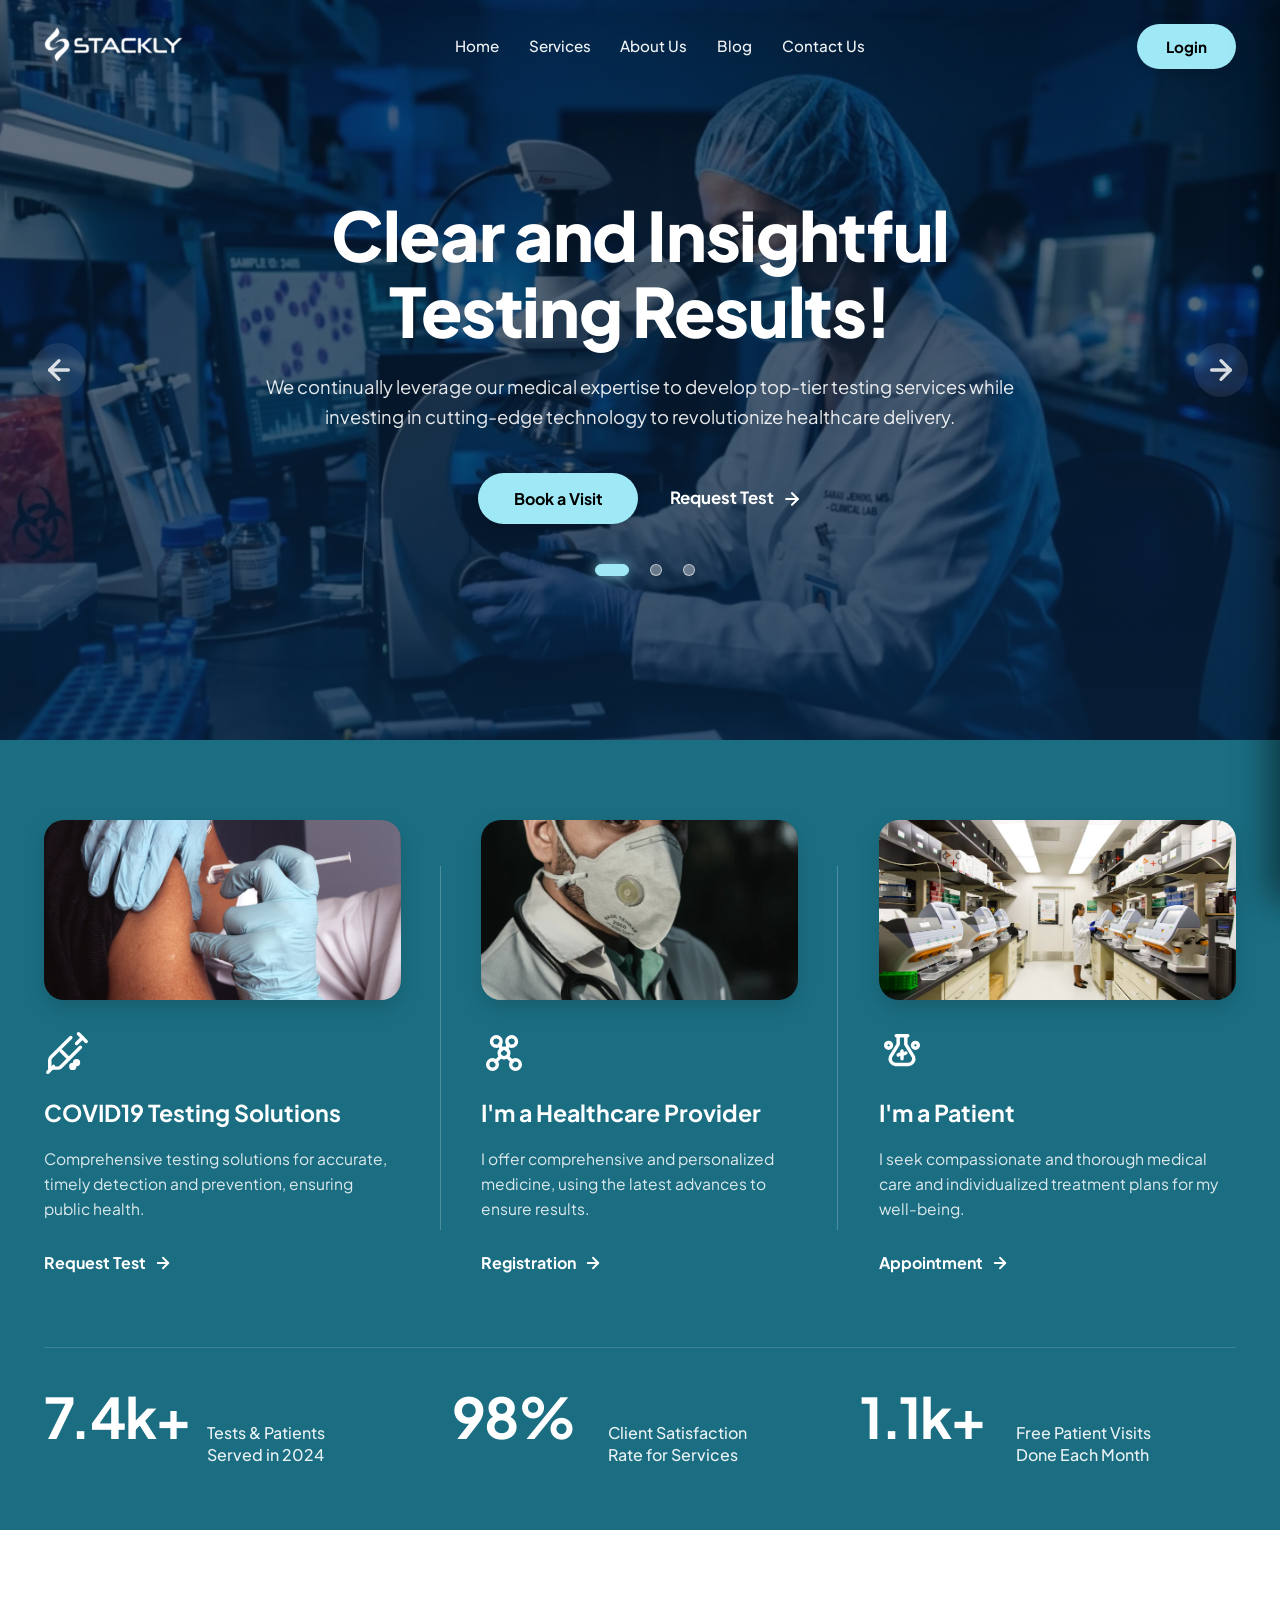
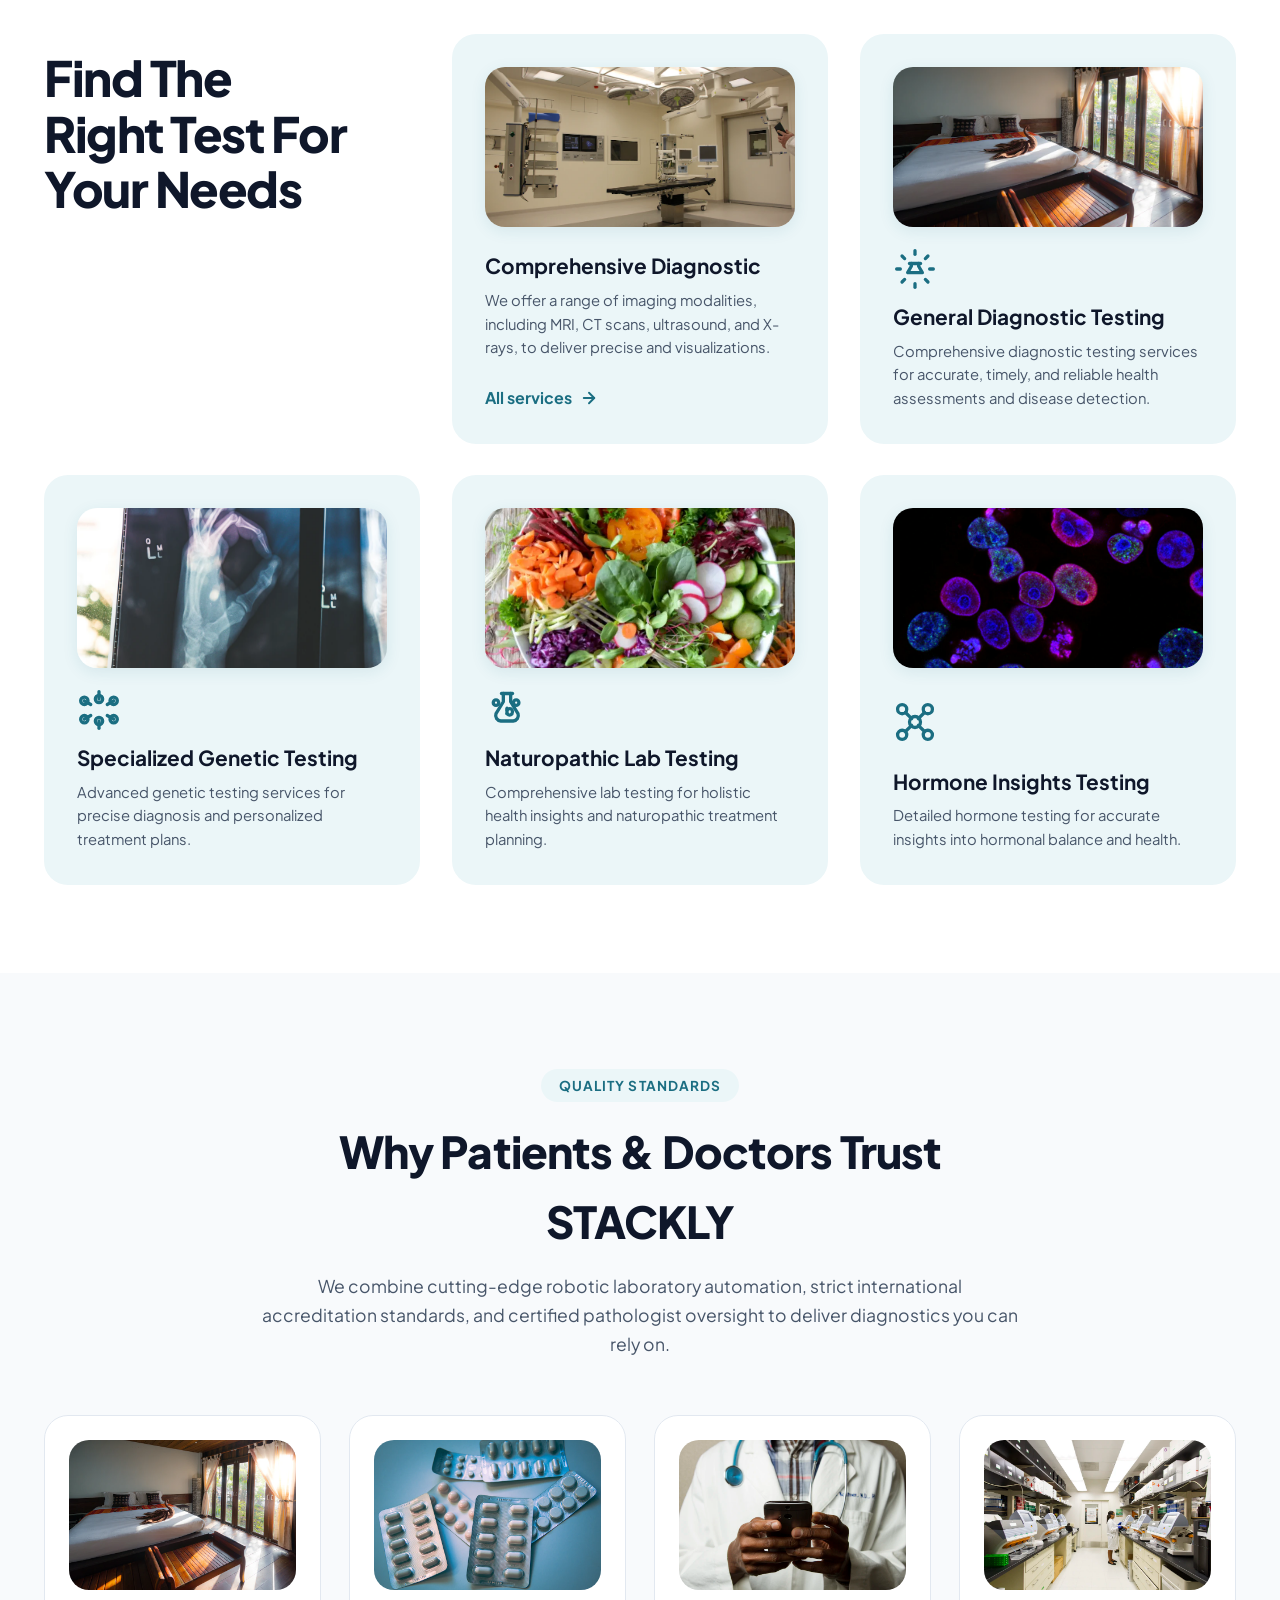
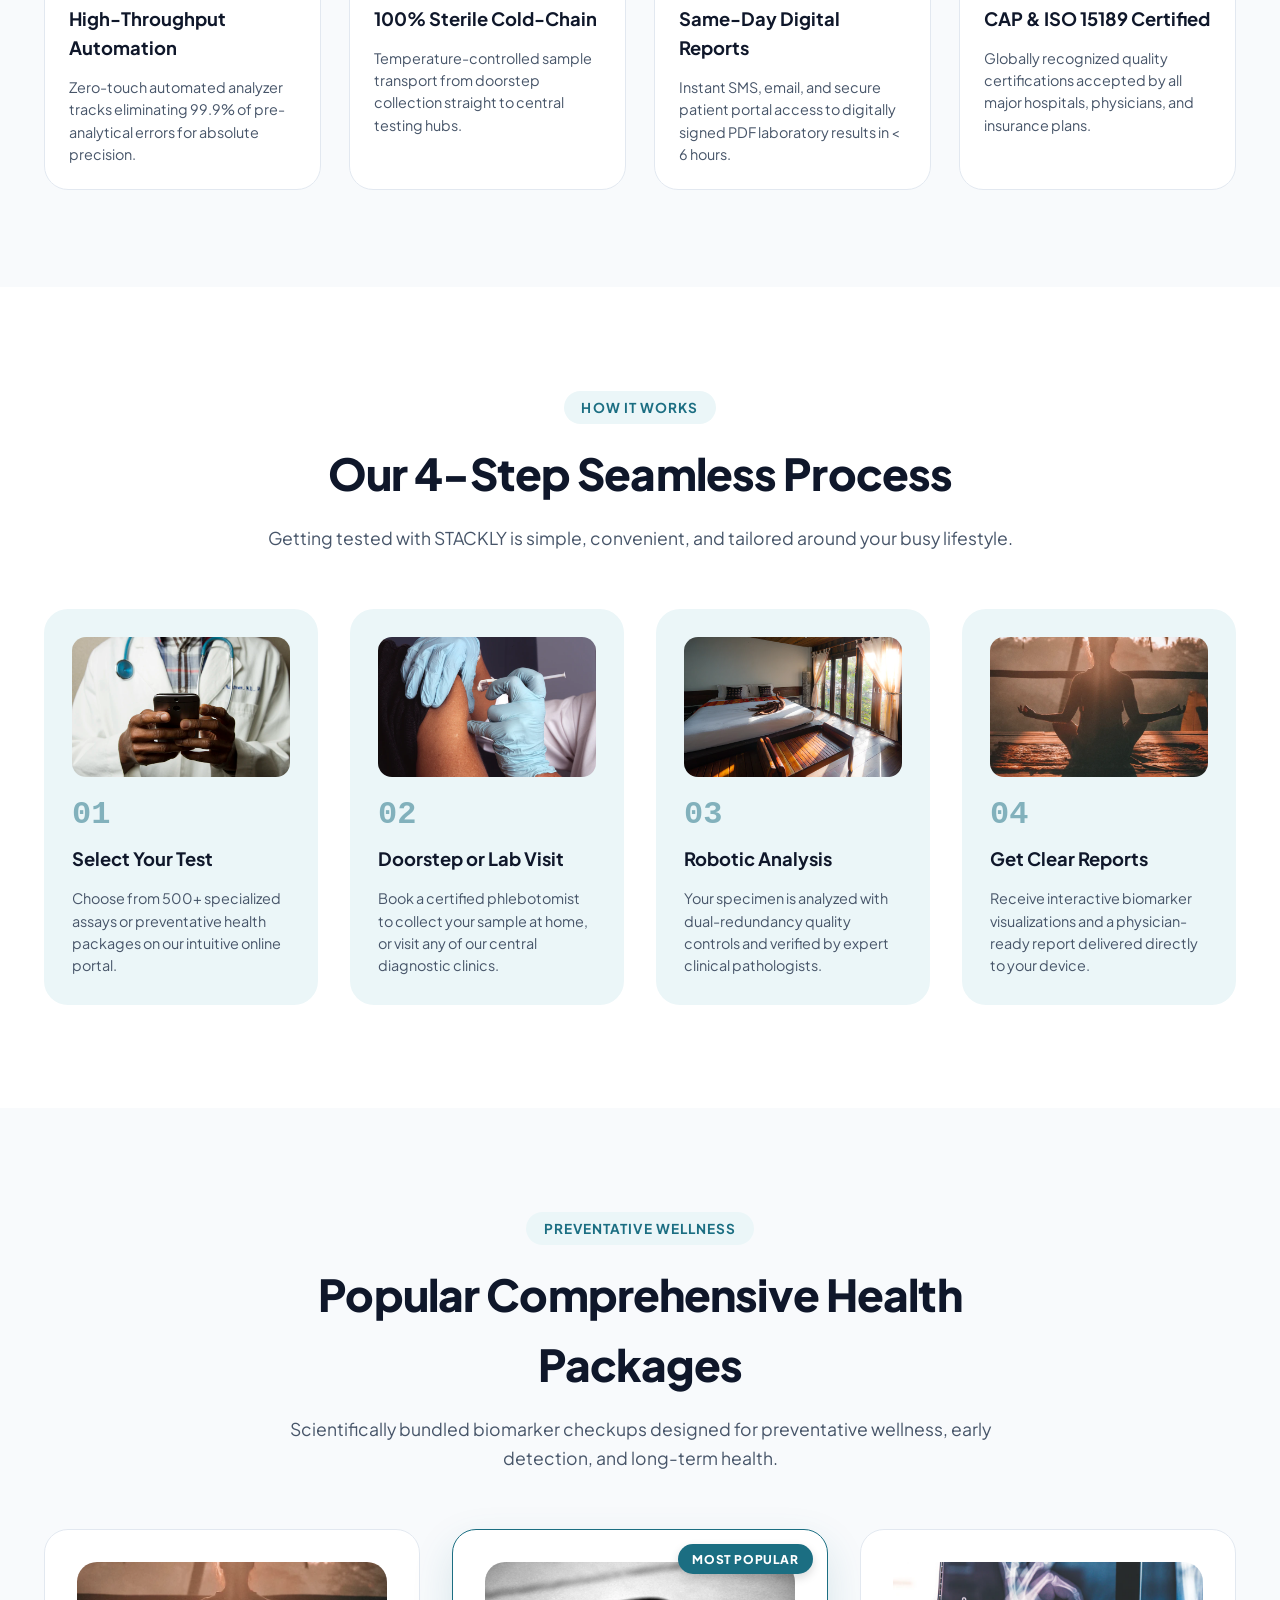
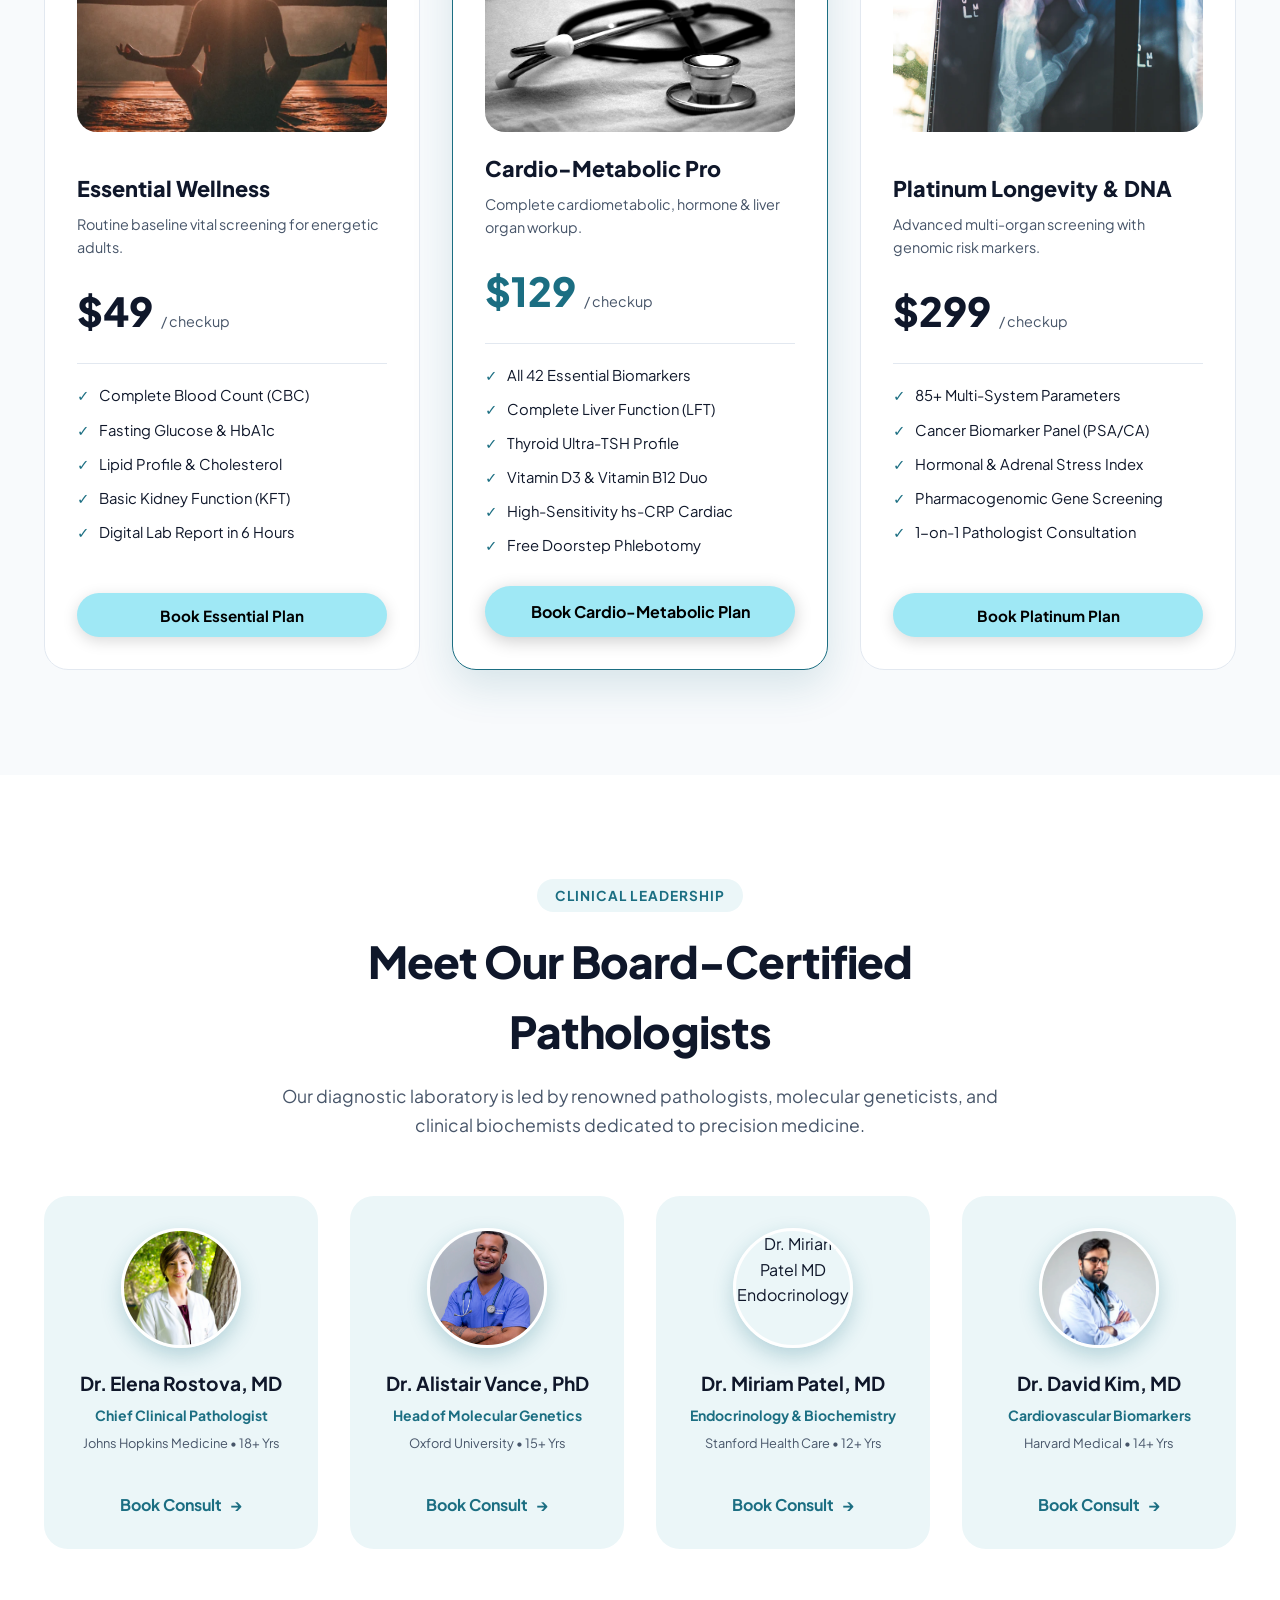
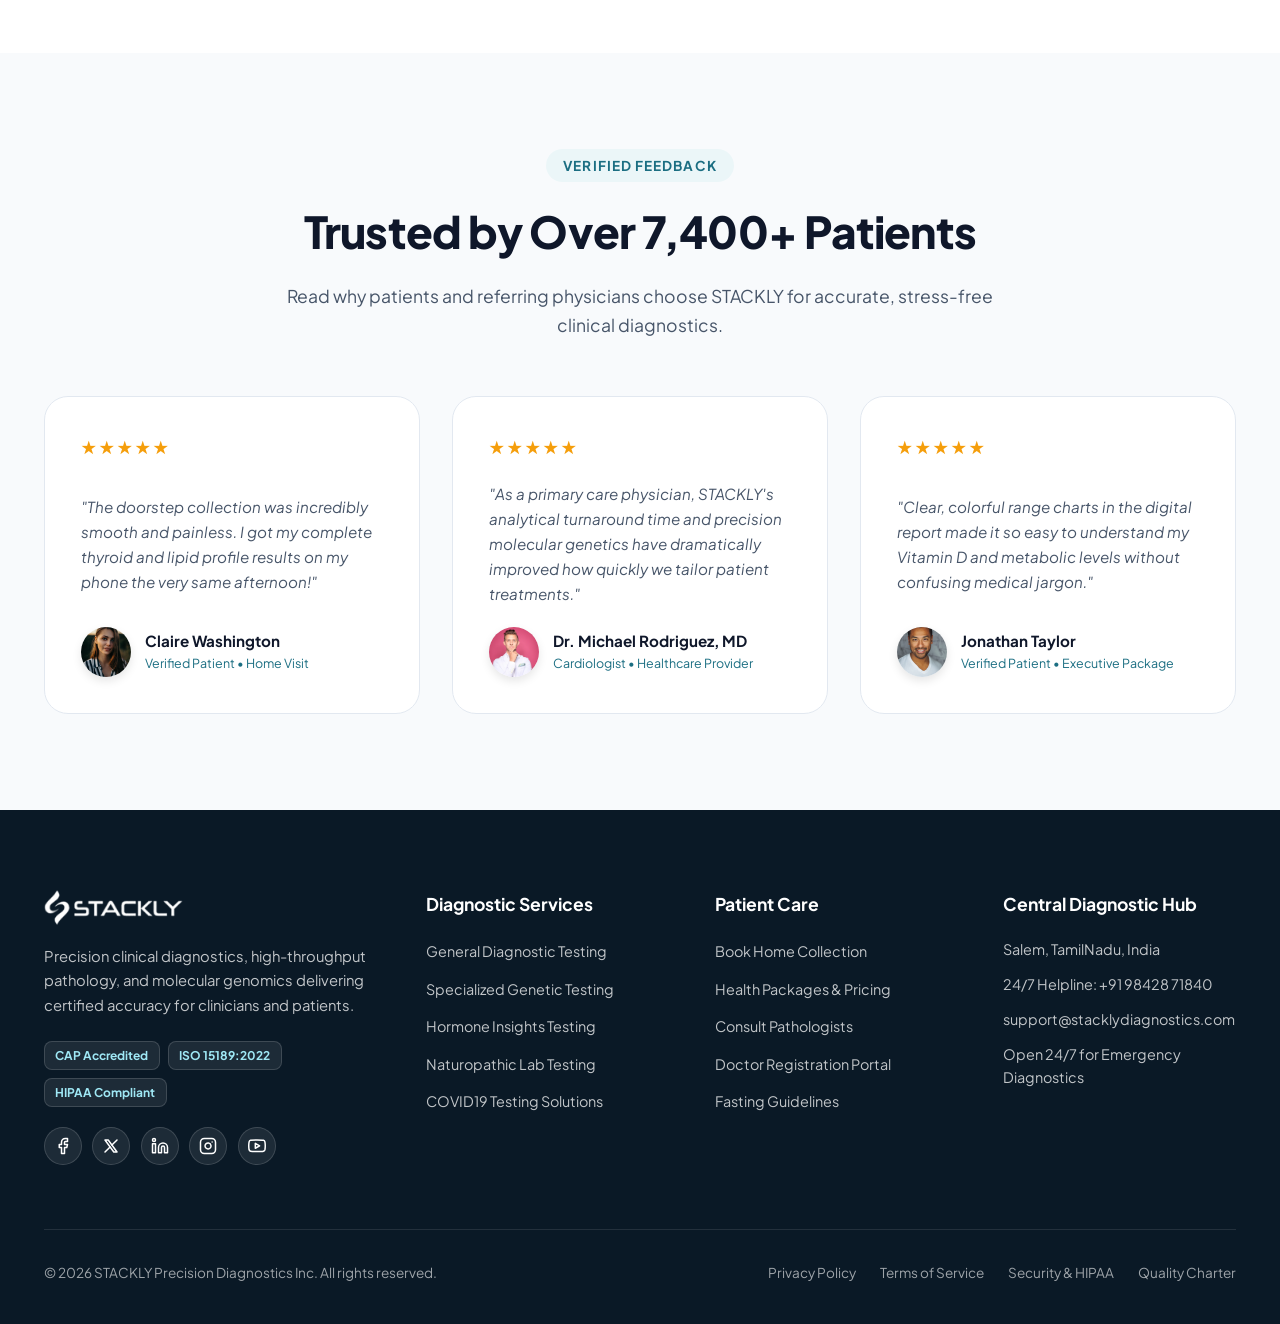
==== commit 56cb352f: "Add files via upload" ====
--- a/index.html
+++ b/index.html
@@ -1,4 +1,4 @@
-﻿<!DOCTYPE html>
+<!DOCTYPE html>
 <html lang="en">
 <head>
   <meta charset="UTF-8">
@@ -86,6 +86,11 @@
           <a href="login.html"><button class="btn-book-visit" >
             Login
           </button></a>
+          <button class="mobile-nav-toggle" id="mobileNavToggle" aria-label="Toggle Navigation Menu">
+            <span class="hamburger-bar"></span>
+            <span class="hamburger-bar"></span>
+            <span class="hamburger-bar"></span>
+          </button>
         </div>
       </div>
     </header>
--- a/styles.css
+++ b/styles.css
@@ -1921,9 +1921,227 @@
   }
 }
 
-@media (max-width: 768px) {
+/* ==========================================================================
+   MOBILE NAVIGATION TOGGLE & DRAWER
+   ========================================================================== */
+.mobile-nav-toggle {
+  display: none;
+  align-items: center;
+  justify-content: center;
+  flex-direction: column;
+  gap: 5px;
+  width: 44px;
+  height: 44px;
+  background: rgba(255, 255, 255, 0.15);
+  border: 1px solid rgba(255, 255, 255, 0.3);
+  border-radius: var(--radius-sm);
+  cursor: pointer;
+  padding: 0;
+  transition: all var(--transition-fast);
+  z-index: 1100;
+  flex-shrink: 0;
+}
+
+.mobile-nav-toggle:hover {
+  background: rgba(255, 255, 255, 0.25);
+  border-color: var(--accent-cyan-btn);
+}
+
+.hamburger-bar {
+  display: block;
+  width: 22px;
+  height: 2.5px;
+  background-color: #ffffff;
+  border-radius: 2px;
+  transition: transform 0.3s ease, opacity 0.3s ease;
+}
+
+.mobile-nav-toggle.active .hamburger-bar:nth-child(1) {
+  transform: translateY(7.5px) rotate(45deg);
+}
+
+.mobile-nav-toggle.active .hamburger-bar:nth-child(2) {
+  opacity: 0;
+}
+
+.mobile-nav-toggle.active .hamburger-bar:nth-child(3) {
+  transform: translateY(-7.5px) rotate(-45deg);
+}
+
+/* Mobile Nav Drawer */
+.mobile-nav-overlay {
+  position: fixed;
+  inset: 0;
+  background: rgba(4, 19, 36, 0.75);
+  backdrop-filter: blur(6px);
+  z-index: 1050;
+  opacity: 0;
+  pointer-events: none;
+  transition: opacity 0.3s ease;
+}
+
+.mobile-nav-overlay.active {
+  opacity: 1;
+  pointer-events: auto;
+}
+
+.mobile-nav-drawer {
+  position: fixed;
+  top: 0;
+  right: 0;
+  width: min(320px, 85vw);
+  height: 100vh;
+  background: linear-gradient(180deg, rgba(8, 38, 70, 0.98) 0%, rgba(5, 23, 44, 0.99) 100%);
+  backdrop-filter: blur(20px);
+  border-left: 1px solid rgba(255, 255, 255, 0.12);
+  z-index: 1060;
+  display: flex;
+  flex-direction: column;
+  padding: 1.75rem 1.5rem;
+  transform: translateX(100%);
+  transition: transform 0.35s cubic-bezier(0.16, 1, 0.3, 1);
+  box-shadow: -10px 0 35px rgba(0, 0, 0, 0.4);
+  overflow-y: auto;
+}
+
+.mobile-nav-drawer.active {
+  transform: translateX(0);
+}
+
+.mobile-nav-header {
+  display: flex;
+  align-items: center;
+  justify-content: space-between;
+  margin-bottom: 2rem;
+  padding-bottom: 1.25rem;
+  border-bottom: 1px solid rgba(255, 255, 255, 0.1);
+}
+
+.mobile-nav-close {
+  width: 36px;
+  height: 36px;
+  border-radius: 50%;
+  background: rgba(255, 255, 255, 0.1);
+  border: 1px solid rgba(255, 255, 255, 0.2);
+  color: #ffffff;
+  display: flex;
+  align-items: center;
+  justify-content: center;
+  cursor: pointer;
+  font-size: 1.2rem;
+  transition: all var(--transition-fast);
+}
+
+.mobile-nav-close:hover {
+  background: rgba(255, 255, 255, 0.2);
+  color: var(--accent-cyan-btn);
+}
+
+.mobile-nav-links {
+  display: flex;
+  flex-direction: column;
+  gap: 0.5rem;
+  list-style: none;
+  margin-bottom: auto;
+  padding: 0;
+}
+
+.mobile-nav-link {
+  display: flex;
+  align-items: center;
+  gap: 0.85rem;
+  padding: 0.85rem 1rem;
+  color: rgba(255, 255, 255, 0.9);
+  font-size: 1.05rem;
+  font-weight: 600;
+  border-radius: var(--radius-md);
+  transition: all var(--transition-fast);
+  text-decoration: none;
+}
+
+.mobile-nav-link:hover,
+.mobile-nav-link.active {
+  background: rgba(159, 232, 245, 0.12);
+  color: var(--accent-cyan-btn);
+  transform: translateX(4px);
+}
+
+.mobile-nav-footer {
+  margin-top: 2rem;
+  padding-top: 1.5rem;
+  border-top: 1px solid rgba(255, 255, 255, 0.1);
+  display: flex;
+  flex-direction: column;
+  gap: 1rem;
+}
+
+.mobile-nav-btn {
+  display: block;
+  text-align: center;
+  width: 100%;
+}
+
+.mobile-nav-contact {
+  font-size: 0.85rem;
+  color: rgba(255, 255, 255, 0.7);
+  text-align: center;
+  line-height: 1.5;
+}
+
+.mobile-nav-contact a {
+  color: var(--accent-cyan-btn);
+  font-weight: 600;
+}
+
+body.mobile-nav-open {
+  overflow: hidden;
+}
+
+/* ==========================================================================
+   RESPONSIVE MEDIA QUERIES (FINAL CASCADE)
+   ========================================================================== */
+@media (max-width: 992px) {
+  .hero-grid {
+    grid-template-columns: 1fr;
+    gap: 2.5rem;
+  }
+  .teal-col-card:not(:last-child)::after {
+    display: none;
+  }
+  .teal-col-card {
+    padding: 0;
+  }
+  .teal-stats-row {
+    grid-template-columns: 1fr;
+    gap: 2rem;
+  }
+  .services-layout-grid,
+  .features-quad-grid,
+  .workflow-steps-grid,
+  .packages-tier-grid,
+  .specialists-grid,
+  .reviews-tri-grid,
+  .footer-top-grid {
+    grid-template-columns: repeat(2, 1fr);
+  }
+}
+
+@media (max-width: 900px) {
   .nav-menu {
-    display: none;
+    display: none !important;
+  }
+  .mobile-nav-toggle {
+    display: flex !important;
+  }
+  .header-right > a:has(.btn-book-visit),
+  .header-right .btn-book-visit {
+    display: none !important;
+  }
+  .header-right {
+    gap: 0.65rem;
+  }
+  .brand-logo-img {
+    height: 32px;
   }
   .services-layout-grid,
   .features-quad-grid,
@@ -1935,7 +2153,7 @@
     grid-template-columns: 1fr;
   }
   .hero-main-title {
-    font-size: 2.35rem;
+    font-size: 2.15rem;
   }
   .hero-actions-row {
     flex-direction: column;
@@ -1945,3 +2163,5 @@
     display: none;
   }
 }
+
+
